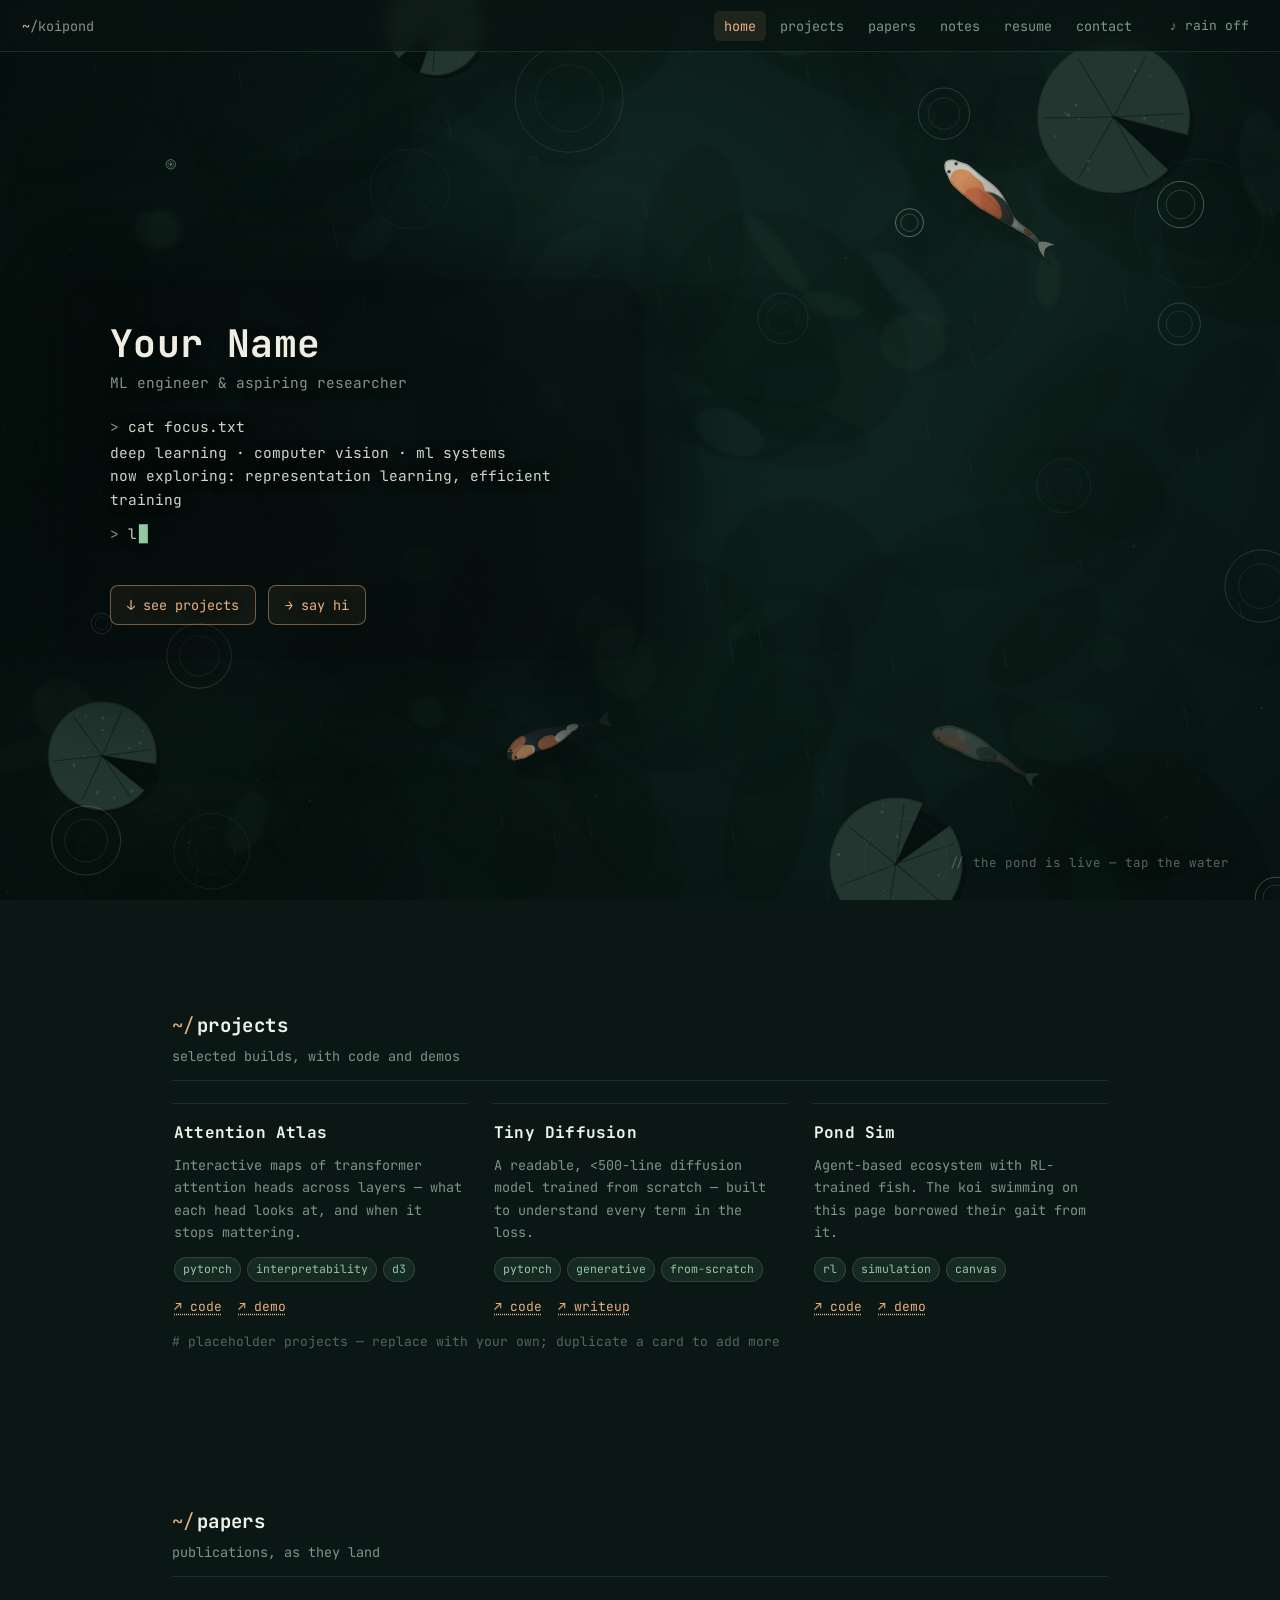
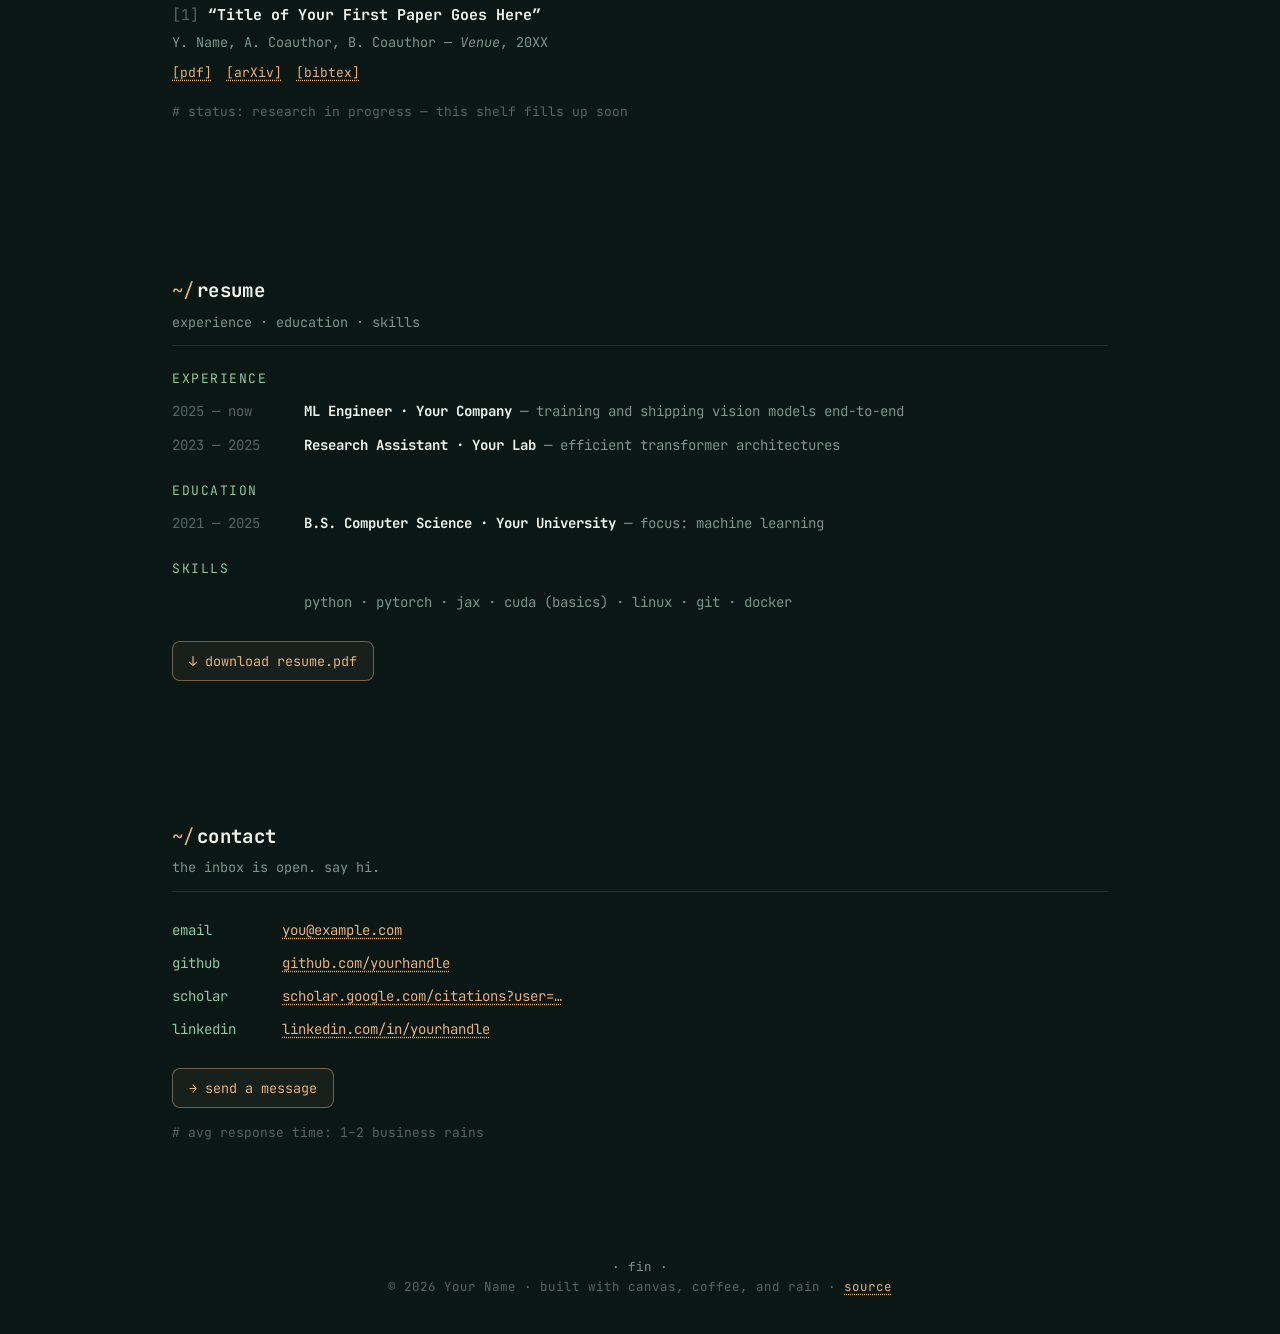
==== index.html @ fb893b4d "AI'd pages" ====
<!DOCTYPE html>
<html lang="en">
<head>
<!--
  ─────────────────────────────────────────────────────────────
  koi pond portfolio · single-file site (HTML + CSS + JS)

  EDIT MAP — search for the word "EDIT" to find every spot:
    1. <title> + meta description (just below)
    2. Hero terminal text  → HERO_STEPS array near the top of home.js
       (also mirrored in the <noscript> block for no-JS visitors)
    3. Projects            → duplicate any <article class="card panel">
    4. Papers              → the .paper block
    5. Resume              → the #resume panel + drop a resume.pdf
       next to this file so the download button works
    6. Contact             → the #contact links
    7. Notes / blog        → blog.html (duplicate an <article class="post">)
    8. Pond settings       → CONFIG at the top of home.js
       (fish count 2–4, rain amount, etc.)

  FILES:  home   → index.html + home.css + home.js
          notes  → blog.html + notes.css + notes.js

  DEPLOY: push all six files together to a GitHub repo,
  then Settings → Pages → deploy from branch. Done.
  ─────────────────────────────────────────────────────────────
-->
<meta charset="utf-8">
<meta name="viewport" content="width=device-width, initial-scale=1">
<!-- EDIT: your name + a one-line description -->
<title>your name — ml research &amp; engineering</title>
<meta name="description" content="Portfolio of an ML engineer & researcher — projects, papers, resume.">
<meta name="theme-color" content="#0a1715">
<meta property="og:title" content="your name — ml research & engineering">
<meta property="og:description" content="Projects, papers, and a very calm koi pond.">
<meta property="og:type" content="website">
<!-- EDIT: set to your live URL; for rich link previews also add an og:image
     (a 1200x630 screenshot of the pond works beautifully) -->
<meta property="og:url" content="https://yourhandle.github.io/">
<meta name="twitter:card" content="summary">
<link rel="icon" href='data:image/svg+xml,<svg xmlns="http://www.w3.org/2000/svg" viewBox="0 0 100 100"><circle cx="50" cy="50" r="44" fill="%230d211d"/><circle cx="50" cy="50" r="33" fill="%23e07a4f"/><path d="M28 56 Q46 30 72 40 Q62 62 32 64 Z" fill="%23f2efe6"/><circle cx="40" cy="46" r="8" fill="%2326282c"/></svg>'>
<link rel="preconnect" href="https://fonts.googleapis.com">
<link rel="preconnect" href="https://fonts.gstatic.com" crossorigin>
<link href="https://fonts.googleapis.com/css2?family=JetBrains+Mono:ital,wght@0,400;0,500;0,700;1,400&display=swap" rel="stylesheet">
<link rel="stylesheet" href="home.css">
</head>
<body>

<canvas id="pond" aria-hidden="true"></canvas>
<div id="dim" aria-hidden="true"></div>

<nav aria-label="site">
  <a class="brand" href="#home"><span class="h">~</span>/koipond</a>
  <div class="navlinks">
    <a class="navlink active" href="#home">home</a>
    <a class="navlink" href="#projects">projects</a>
    <a class="navlink" href="#papers">papers</a>
    <a class="navlink" href="blog.html">notes</a>
    <a class="navlink" href="#resume">resume</a>
    <a class="navlink" href="#contact">contact</a>
  </div>
  <button id="rainBtn" class="rainbtn" aria-pressed="false" title="toggle rain sound">♪ rain off</button>
</nav>

<main>

  <!-- ════════ HOME ════════ -->
  <section id="home" class="hero">
    <div class="hero-card">
      <div class="hero-id">
        <!-- EDIT (optional): drop a square me.jpg next to index.html —
             this image removes itself if the file is missing -->
        <img class="avatar" src="me.jpg" alt="" width="84" height="84" onerror="this.remove()">
        <div>
          <!-- EDIT: your name + one-line role — the first thing visitors read -->
          <h1 class="hero-name">Your Name</h1>
          <p class="hero-tag">ML engineer &amp; aspiring researcher</p>
        </div>
      </div>
      <div class="term" id="heroTerm">
        <noscript>
          <!-- EDIT: static fallback shown if JS is off — keep in sync with HERO_STEPS -->
          <div class="prompt-line"><span class="d">&gt;</span> cat focus.txt</div>
          <div class="out">deep learning · computer vision · ml systems<br>now exploring: representation learning, efficient training</div>
          <div class="prompt-line"><span class="d">&gt;</span> ls</div>
          <div class="out"><a class="dir" href="#projects">projects/</a> <a class="dir" href="#papers">papers/</a> <a class="dir" href="blog.html">notes/</a> <a class="file" href="#resume">resume.txt</a> <a class="exec" href="#contact">contact.sh*</a></div>
        </noscript>
      </div>
      <div class="hero-cta">
        <a class="btn" href="#projects">↓ see projects</a>
        <a class="btn" href="#contact">→ say hi</a>
      </div>
    </div>
    <div class="hero-hint">// the pond is live — tap the water</div>
  </section>

  <!-- ════════ PROJECTS ════════ -->
  <section id="projects" class="sec">
    <header class="sec-head">
      <h2><span class="tilde">~/</span>projects</h2>
      <p class="sub">selected builds, with code and demos</p>
    </header>
    <div class="grid">

      <!-- EDIT: one card per project — duplicate this whole <article> block.
           Swap the title, description, tags, and the two links. -->
      <article class="card panel">
        <div class="panel-body">
          <h3>Attention Atlas</h3>
          <p>Interactive maps of transformer attention heads across layers — what each head looks at, and when it stops mattering.</p>
          <div class="tags"><span>pytorch</span><span>interpretability</span><span>d3</span></div>
          <div class="links"><a href="#" >↗ code</a><a href="#">↗ demo</a></div>
        </div>
      </article>

      <article class="card panel">
        <div class="panel-body">
          <h3>Tiny Diffusion</h3>
          <p>A readable, &lt;500-line diffusion model trained from scratch — built to understand every term in the loss.</p>
          <div class="tags"><span>pytorch</span><span>generative</span><span>from-scratch</span></div>
          <div class="links"><a href="#">↗ code</a><a href="#">↗ writeup</a></div>
        </div>
      </article>

      <article class="card panel">
        <div class="panel-body">
          <h3>Pond Sim</h3>
          <p>Agent-based ecosystem with RL-trained fish. The koi swimming on this page borrowed their gait from it.</p>
          <div class="tags"><span>rl</span><span>simulation</span><span>canvas</span></div>
          <div class="links"><a href="#">↗ code</a><a href="#">↗ demo</a></div>
        </div>
      </article>

    </div>
    <p class="note"># placeholder projects — replace with your own; duplicate a card to add more</p>
  </section>

  <!-- ════════ PAPERS ════════ -->
  <section id="papers" class="sec">
    <header class="sec-head">
      <h2><span class="tilde">~/</span>papers</h2>
      <p class="sub">publications, as they land</p>
    </header>
    <div class="panel">
      <div class="panel-body">
        <!-- EDIT: real papers go here, one .paper block each -->
        <div class="paper">
          <span class="idx">[1]</span> <span class="ptitle">“Title of Your First Paper Goes Here”</span>
          <div class="pmeta">Y. Name, A. Coauthor, B. Coauthor — <em>Venue</em>, 20XX</div>
          <div class="plinks"><a href="#">[pdf]</a><a href="#">[arXiv]</a><a href="#">[bibtex]</a></div>
        </div>
        <p class="note"># status: research in progress — this shelf fills up soon</p>
      </div>
    </div>
  </section>

  <!-- ════════ RESUME ════════ -->
  <section id="resume" class="sec">
    <header class="sec-head">
      <h2><span class="tilde">~/</span>resume</h2>
      <p class="sub">experience · education · skills</p>
    </header>
    <div class="panel">
      <div class="panel-body">
        <!-- EDIT: your actual experience / education / skills -->
        <div class="r-h">EXPERIENCE</div>
        <div class="r-row"><span class="when">2025 — now</span><span class="what"><b>ML Engineer · Your Company</b> — training and shipping vision models end-to-end</span></div>
        <div class="r-row"><span class="when">2023 — 2025</span><span class="what"><b>Research Assistant · Your Lab</b> — efficient transformer architectures</span></div>
        <div class="r-h">EDUCATION</div>
        <div class="r-row"><span class="when">2021 — 2025</span><span class="what"><b>B.S. Computer Science · Your University</b> — focus: machine learning</span></div>
        <div class="r-h">SKILLS</div>
        <div class="r-row"><span class="when">&nbsp;</span><span class="what">python · pytorch · jax · cuda (basics) · linux · git · docker</span></div>
        <div class="btnrow">
          <!-- EDIT: drop a resume.pdf next to index.html and this just works -->
          <a class="btn" href="resume.pdf" download>↓ download resume.pdf</a>
        </div>
      </div>
    </div>
  </section>

  <!-- ════════ CONTACT ════════ -->
  <section id="contact" class="sec">
    <header class="sec-head">
      <h2><span class="tilde">~/</span>contact</h2>
      <p class="sub">the inbox is open. say hi.</p>
    </header>
    <div class="panel">
      <div class="panel-body">
        <!-- EDIT: your real handles -->
        <div class="c-row"><span class="k">email</span><span><a href="mailto:you@example.com">you@example.com</a></span></div>
        <div class="c-row"><span class="k">github</span><span><a href="https://github.com/yourhandle" rel="me">github.com/yourhandle</a></span></div>
        <div class="c-row"><span class="k">scholar</span><span><a href="#">scholar.google.com/citations?user=…</a></span></div>
        <div class="c-row"><span class="k">linkedin</span><span><a href="#">linkedin.com/in/yourhandle</a></span></div>
        <div class="btnrow">
          <a class="btn" href="mailto:you@example.com?subject=hello%20from%20the%20pond">→ send a message</a>
        </div>
        <p class="note"># avg response time: 1–2 business rains</p>
      </div>
    </div>
  </section>

</main>

<footer>
  <span class="x">· fin ·</span><br>
  © 2026 Your Name · built with canvas, coffee, and rain · <a href="#">source</a><!-- EDIT: link your repo -->
</footer>

<script src="home.js"></script>
</body>
</html>
---- home.css ----
/* ── tokens ─────────────────────────────────────────────── */
:root{
  --bg:        #0a1715;   /* deep pond night */
  --bg2:       #0c1d1a;
  --ink:       #c9d8c7;   /* soft sage text */
  --dim:       #7e9489;
  --faint:     #54675e;   /* comments */
  --amber:     #e8b07e;   /* warm lamp / paths */
  --orange:    #e07a4f;   /* koi orange */
  --green:     #92c8a2;   /* prompt user */
  --panel:     rgba(10,23,20,.78);
  --line:      rgba(151,200,176,.14);
  --mono: "JetBrains Mono", ui-monospace, SFMono-Regular, Menlo, Consolas,
          "Liberation Mono", monospace;
}
*{ box-sizing:border-box }
html{ scrollbar-color:#23433a var(--bg); }
@media (prefers-reduced-motion: no-preference){
  html{ scroll-behavior:smooth }
}
body{
  margin:0;
  background:var(--bg);
  color:var(--ink);
  font-family:var(--mono);
  font-size:15px;
  line-height:1.65;
  -webkit-font-smoothing:antialiased;
  overflow-x:hidden;
}
::selection{ background:rgba(232,176,126,.28); color:#fff }
a{ color:var(--amber); text-decoration:underline; text-decoration-style:dotted;
   text-underline-offset:3px; border-radius:2px }
a:hover{ color:#f3c89a; background:rgba(232,176,126,.08) }
:focus-visible{ outline:1px dashed var(--amber); outline-offset:3px }
::-webkit-scrollbar{ width:10px }
::-webkit-scrollbar-track{ background:var(--bg) }
::-webkit-scrollbar-thumb{ background:#1d3b33; border-radius:6px; border:2px solid var(--bg) }

/* film grain — barely there */
body::after{
  content:""; position:fixed; inset:0; z-index:60; pointer-events:none;
  opacity:.05; mix-blend-mode:overlay;
  background-image:url('data:image/svg+xml,<svg xmlns="http://www.w3.org/2000/svg" width="120" height="120"><filter id="n"><feTurbulence type="fractalNoise" baseFrequency="0.9" numOctaves="2"/></filter><rect width="120" height="120" filter="url(%23n)" opacity="0.55"/></svg>');
}

/* ── pond layers ────────────────────────────────────────── */
#pond{
  position:fixed; inset:0; z-index:0; display:block;
  transition:filter .8s ease;
}
.deep #pond{ filter:blur(2.2px) saturate(.82) brightness(.8) }
#dim{
  position:fixed; inset:0; z-index:1; pointer-events:none;
  background:#06110f; opacity:0;
}

/* ── nav ────────────────────────────────────────────────── */
nav{
  position:fixed; top:0; left:0; right:0; z-index:50;
  display:flex; align-items:center; gap:18px;
  padding:10px 22px;
  background:rgba(8,18,16,.72);
  backdrop-filter:blur(8px); -webkit-backdrop-filter:blur(8px);
  border-bottom:1px solid var(--line);
  font-size:13.5px;
  overflow-x:auto; scrollbar-width:none;
}
nav::-webkit-scrollbar{ display:none }
.brand{ color:var(--dim); text-decoration:none; white-space:nowrap }
.brand:hover{ background:none; color:var(--ink) }
.brand .u{ color:var(--green) } .brand .h{ color:var(--amber) }
.navlinks{ display:flex; gap:4px; margin-left:auto }
.navlink{
  color:var(--dim); text-decoration:none; padding:4px 10px;
  border-radius:6px; white-space:nowrap;
}
.navlink:hover{ color:var(--ink); background:rgba(151,200,176,.08) }
.navlink.active{ color:var(--amber); background:rgba(232,176,126,.1) }
.rainbtn{
  font:inherit; font-size:13px; color:var(--dim);
  background:none; border:1px solid transparent; border-radius:6px;
  padding:4px 8px; cursor:pointer; white-space:nowrap;
}
.rainbtn:hover{ color:var(--ink); border-color:var(--line) }
.rainbtn[aria-pressed="true"]{ color:var(--green) }

/* ── layout ─────────────────────────────────────────────── */
main{ position:relative; z-index:2 }
.sec{
  max-width:980px; margin:0 auto;
  padding:110px 22px 30px;
  scroll-margin-top:54px;
}
.sec-head{ margin:0 0 22px; padding-bottom:12px; border-bottom:1px solid var(--line) }
.sec-head h2{
  margin:0; font-size:19px; font-weight:700; letter-spacing:.4px;
  color:#eef2e9;
}
.sec-head h2 .tilde{ color:var(--amber); font-weight:400; margin-right:2px }
.sec-head .sub{ margin:4px 0 0; color:var(--dim); font-size:13.5px }
.note{ color:var(--faint); font-size:13px; margin-top:14px }

/* ── no cards — type sits directly on the water ─────────── */
.panel{ position:relative }
.panel-body{ padding:0 }

/* hero */
.hero{
  min-height:100svh;
  display:grid;
  grid-template-columns:minmax(0,580px) 1fr;
  align-items:center;
  gap:40px;
  padding:90px 5vw 50px;
  position:relative;
}
.hero-card{
  width:100%;
  padding:42px 46px 36px;
  border-radius:34px;
  background:rgba(4,10,9,.58);
  box-shadow:0 0 70px 36px rgba(4,10,9,.52);
  text-shadow:0 1px 12px rgba(2,8,7,.5);
}
.hero-id{ display:flex; align-items:center; gap:16px; margin:0 0 20px }
.avatar{
  width:84px; height:84px; border-radius:50%; object-fit:cover;
  border:1px solid var(--line);
  box-shadow:0 6px 24px rgba(0,0,0,.35);
  filter:saturate(.88) brightness(.96);
  flex:none;
}
.hero-name{
  margin:0 0 4px; font-size:clamp(26px, 4vw, 38px); font-weight:700;
  color:#f0ede2; letter-spacing:.4px; line-height:1.2;
}
.hero-tag{ margin:0; color:var(--dim); font-size:14.5px }
.hero-cta{ margin-top:20px; display:flex; gap:12px; flex-wrap:wrap }
.term{ font-size:14.5px; min-height:150px }
.prompt-line{ margin:10px 0 2px; word-break:break-word }
.prompt-line .u{ color:var(--green) }
.prompt-line .h{ color:var(--green) }
.prompt-line .p{ color:var(--amber) }
.prompt-line .d{ color:var(--green) }
.prompt-line .d{ color:var(--dim) }
.out{ color:var(--ink); margin:2px 0 6px; word-break:break-word }
.out .name{ color:#f0e8d8; font-weight:700 }
.out a{ margin-right:14px }
.out .dir{ color:var(--amber) }
.out .file{ color:var(--ink) }
.out .exec{ color:var(--green) }
.cursor::after{
  content:"█"; color:var(--green); margin-left:2px;
  animation:blink 1.1s steps(1) infinite;
}
@keyframes blink{ 50%{ opacity:0 } }
@media (prefers-reduced-motion: reduce){ .cursor::after{ animation:none } }
.hero-hint{
  position:absolute; right:4vw; bottom:26px;
  color:var(--faint); font-size:12.5px;
  text-shadow:0 1px 8px rgba(0,0,0,.6);
}

/* projects */
.grid{
  display:grid; gap:26px 24px;
  grid-template-columns:repeat(auto-fit, minmax(260px, 1fr));
}
.card{ border-top:1px solid var(--line); transition:transform .25s ease, border-color .25s ease }
.card:hover{ transform:translateY(-3px); border-color:rgba(232,176,126,.45) }
.card .panel-body{ padding:16px 2px 0 }
.card h3{
  margin:0 0 8px; font-size:16px; font-weight:700; color:#eef2e9;
  letter-spacing:.2px;
}
.card p{ margin:0 0 14px; color:var(--dim); font-size:13.5px }
.tags{ display:flex; flex-wrap:wrap; gap:6px; margin-bottom:14px }
.tags span{
  font-size:11.5px; color:var(--green);
  background:rgba(146,200,162,.1);
  border:1px solid rgba(146,200,162,.18);
  padding:2px 8px; border-radius:99px;
}
.links{ font-size:13px; display:flex; gap:16px }

/* papers */
.paper{ padding:4px 0 }
.paper .idx{ color:var(--faint) }
.ptitle{ color:#eef2e9; font-weight:700 }
.pmeta{ color:var(--dim); font-size:13.5px; margin:4px 0 8px }
.plinks{ font-size:13px; display:flex; gap:14px; flex-wrap:wrap }

/* resume */
.r-h{ color:var(--green); margin:18px 0 6px; font-size:13px; letter-spacing:1.5px }
.r-h:first-child{ margin-top:0 }
.r-row{ display:grid; grid-template-columns:118px 1fr; gap:14px; padding:5px 0;
        font-size:14px }
.r-row .when{ color:var(--faint) }
.r-row .what b{ color:#eef2e9; font-weight:700 }
.r-row .what{ color:var(--dim) }
.btnrow{ margin-top:22px; display:flex; gap:14px; flex-wrap:wrap }
.btn{
  display:inline-block; font-size:13.5px; text-decoration:none;
  color:var(--amber); border:1px solid rgba(232,176,126,.45);
  padding:8px 16px; border-radius:8px; background:rgba(232,176,126,.06);
  transition:background .2s ease, transform .2s ease;
}
.btn:hover{ background:rgba(232,176,126,.16); transform:translateY(-1px) }

/* contact */
.c-row{ display:grid; grid-template-columns:96px 1fr; gap:14px; padding:5px 0;
        font-size:14px }
.c-row .k{ color:var(--green) }

footer{
  position:relative; z-index:2;
  text-align:center; color:var(--faint); font-size:12.5px;
  padding:70px 20px 36px;
}
footer .x{ color:var(--dim) }

/* ── responsive ─────────────────────────────────────────── */
@media (max-width:880px){
  .hero{ grid-template-columns:1fr; align-content:center; gap:0 }
  .hero-hint{ display:none }
  .sec{ padding-top:92px }
  .hero-card{ padding:34px 24px 30px }
  .r-row,.c-row{ grid-template-columns:1fr; gap:2px }
  .r-row .when{ font-size:12px }
}
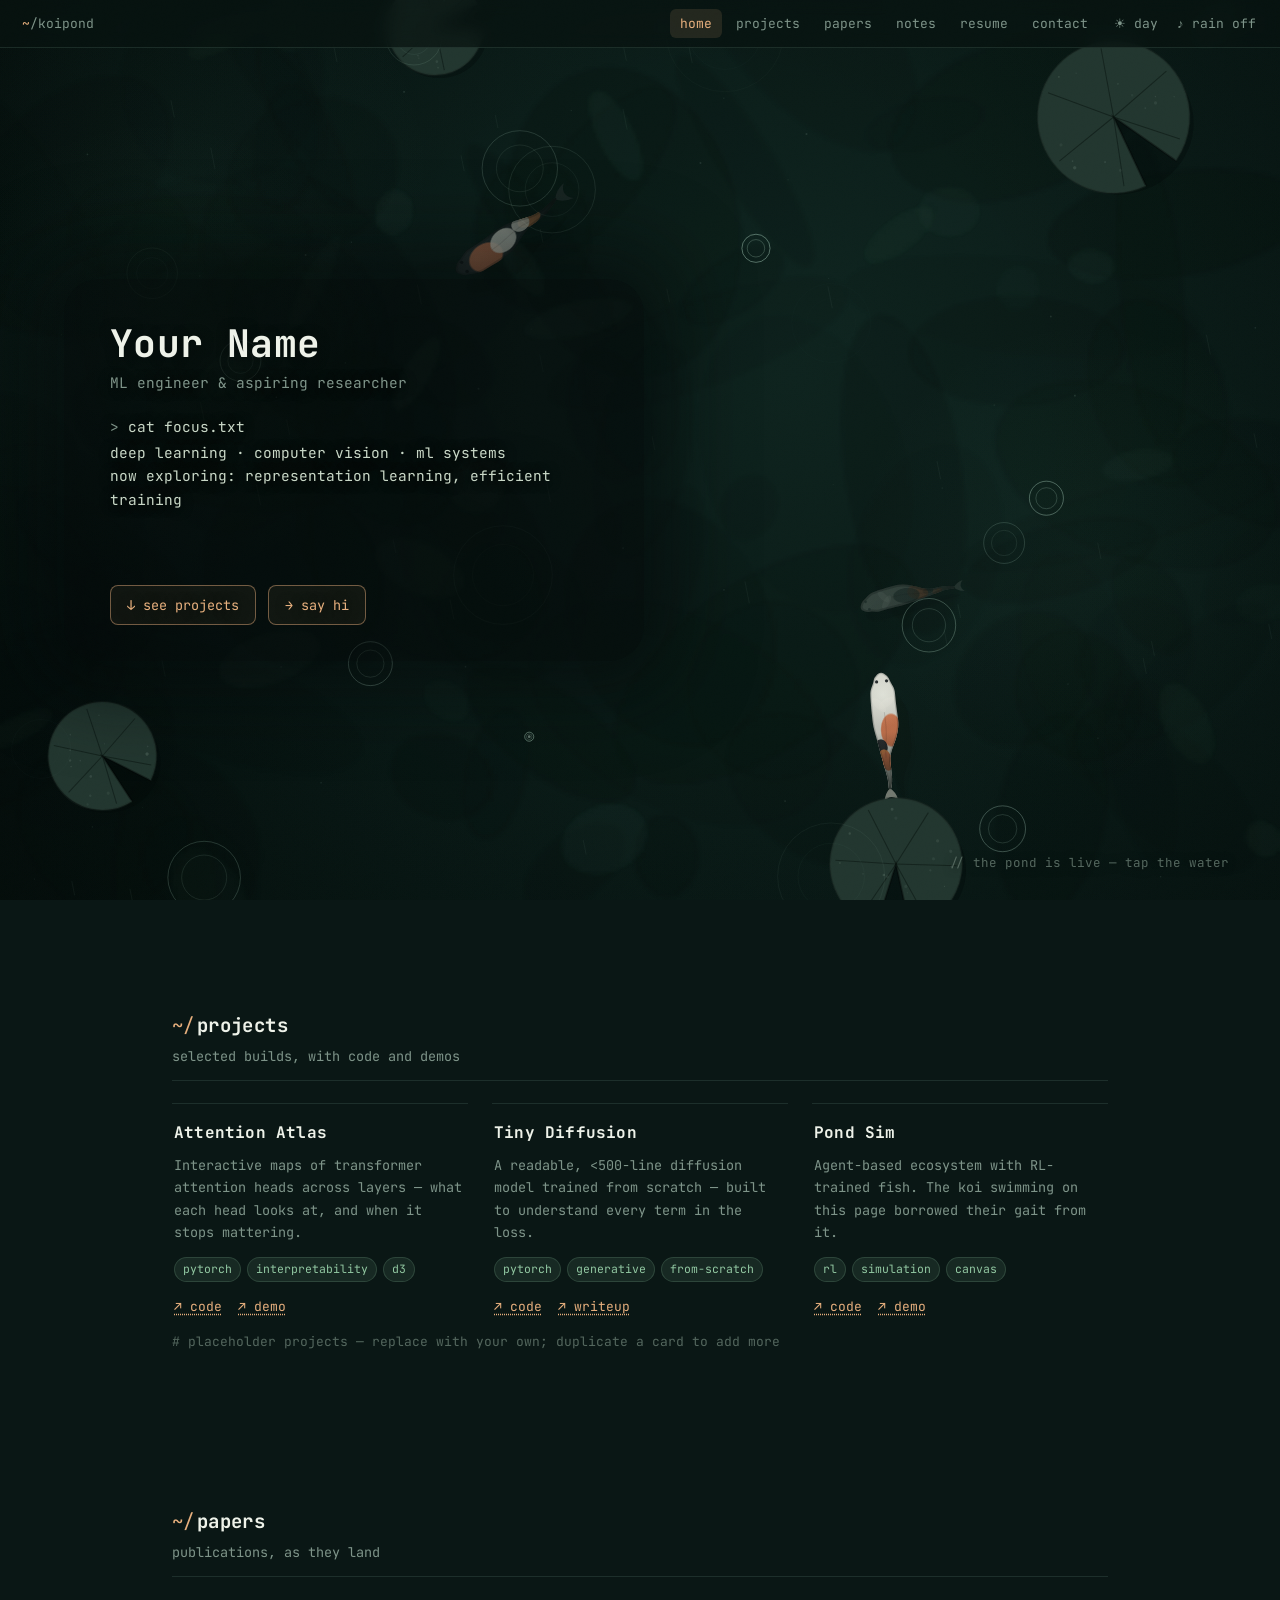
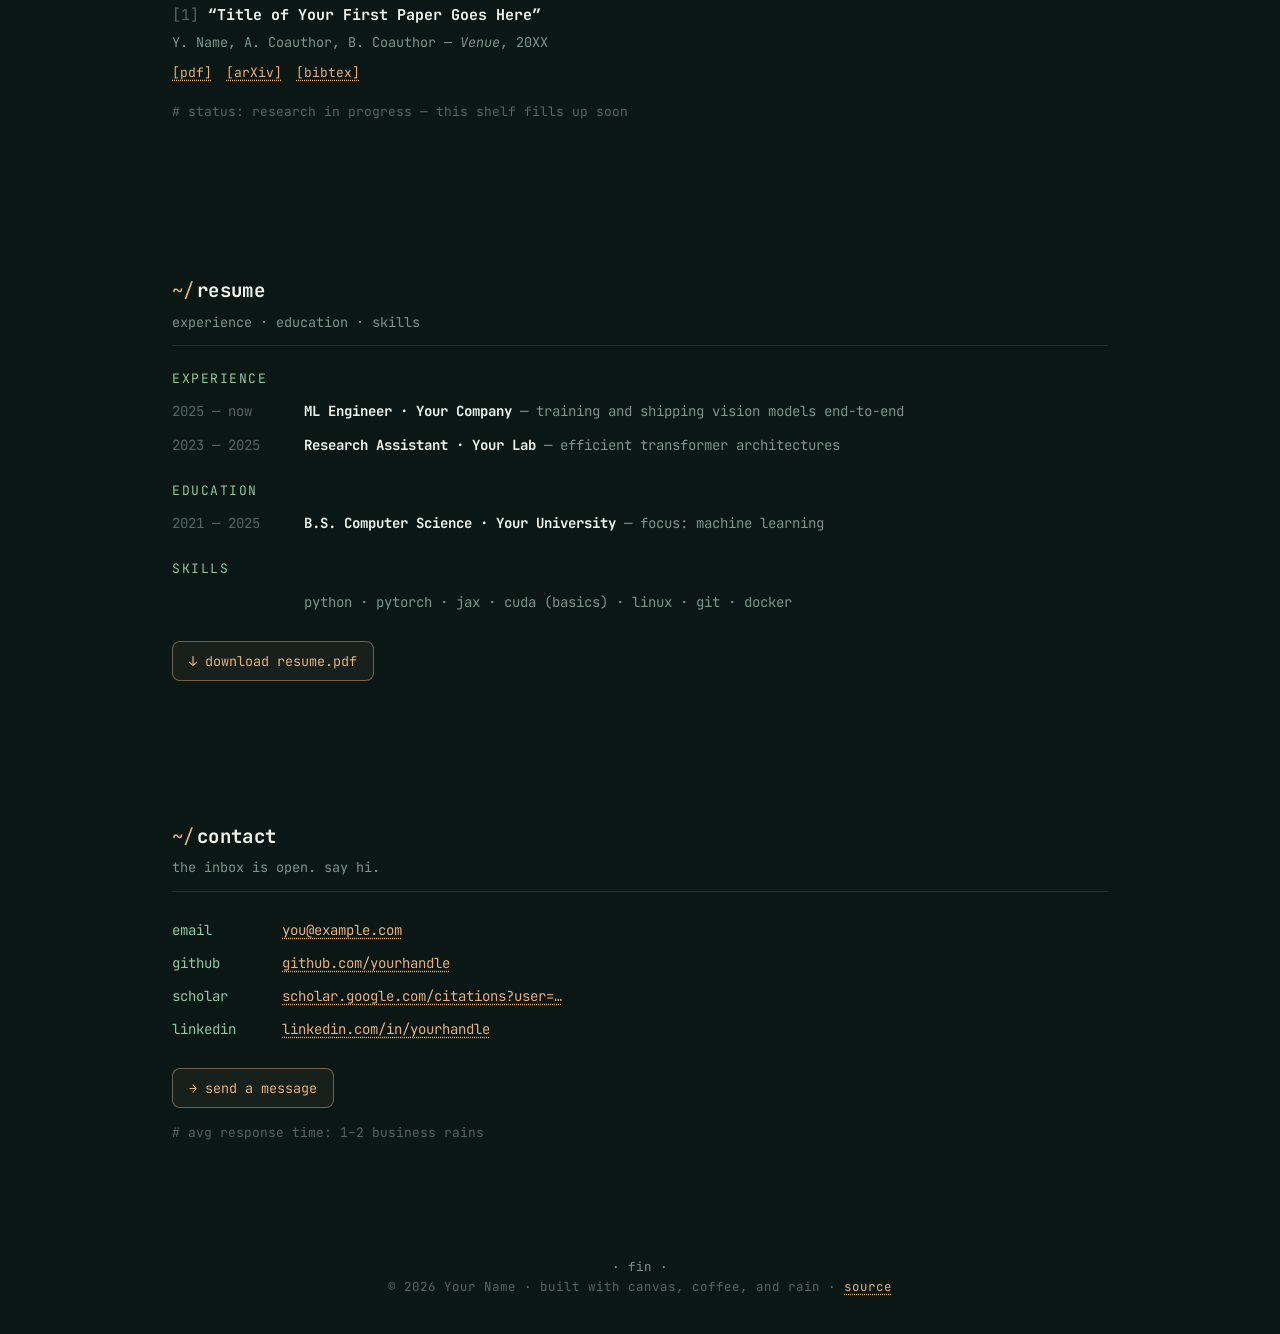
==== commit 75daebe1: "updated webpages" ====
--- a/index.html
+++ b/index.html
@@ -1,5 +1,5 @@
 <!DOCTYPE html>
-<html lang="en">
+<html lang="en" data-theme="dark">
 <head>
 <!--
   ─────────────────────────────────────────────────────────────
@@ -59,7 +59,8 @@
     <a class="navlink" href="#resume">resume</a>
     <a class="navlink" href="#contact">contact</a>
   </div>
-  <button id="rainBtn" class="rainbtn" aria-pressed="false" title="toggle rain sound">♪ rain off</button>
+  <button id="themeBtn" class="tbtn" aria-pressed="false" title="toggle day / night">☀ day</button>
+  <button id="rainBtn" class="tbtn" aria-pressed="false" title="toggle rain sound">♪ rain off</button>
 </nav>
 
 <main>
--- a/home.css
+++ b/home.css
@@ -1,5 +1,5 @@
 /* ── tokens ─────────────────────────────────────────────── */
-:root{
+:root, html[data-theme="dark"]{
   --bg:        #0a1715;   /* deep pond night */
   --bg2:       #0c1d1a;
   --ink:       #c9d8c7;   /* soft sage text */
@@ -10,8 +10,36 @@
   --green:     #92c8a2;   /* prompt user */
   --panel:     rgba(10,23,20,.78);
   --line:      rgba(151,200,176,.14);
+  --head:      #eef2e9;            /* brightest headings */
+  --veil:      #06110f;            /* scroll dim layer */
+  --navbg:     rgba(8,18,16,.72);  /* toolbar */
+  --pool:      rgba(4,10,9,.58);   /* hero shade pool */
+  --poolhalo:  0 0 70px 36px rgba(4,10,9,.52);
+  --tsh:       0 1px 12px rgba(2,8,7,.5);
+  --acc-rgb:   232,176,126;        /* accent r,g,b for alpha mixes */
+  --linkhover: #f3c89a;
   --mono: "JetBrains Mono", ui-monospace, SFMono-Regular, Menlo, Consolas,
           "Liberation Mono", monospace;
+}
+html[data-theme="light"]{
+  --bg:        #fffefb;   /* the pond on paper */
+  --bg2:       #f6f3ea;
+  --ink:       #23231e;
+  --dim:       #6f6f63;
+  --faint:     #9a9a8c;
+  --amber:     #a3622a;
+  --orange:    #c2532c;
+  --green:     #2f6e4f;
+  --panel:     rgba(255,254,251,.6);
+  --line:      #e7e2d6;
+  --head:      #14140f;
+  --veil:      #fffefb;
+  --navbg:     rgba(255,254,251,.82);
+  --pool:      rgba(255,254,251,.62);
+  --poolhalo:  0 0 70px 36px rgba(255,254,251,.65);
+  --tsh:       0 1px 10px rgba(255,254,251,.7);
+  --acc-rgb:   163,98,42;
+  --linkhover: #7c4615;
 }
 *{ box-sizing:border-box }
 html{ scrollbar-color:#23433a var(--bg); }
@@ -28,10 +56,10 @@
   -webkit-font-smoothing:antialiased;
   overflow-x:hidden;
 }
-::selection{ background:rgba(232,176,126,.28); color:#fff }
+::selection{ background:rgba(var(--acc-rgb),.28); color:#fff }
 a{ color:var(--amber); text-decoration:underline; text-decoration-style:dotted;
    text-underline-offset:3px; border-radius:2px }
-a:hover{ color:#f3c89a; background:rgba(232,176,126,.08) }
+a:hover{ color:var(--linkhover); background:rgba(var(--acc-rgb),.08) }
 :focus-visible{ outline:1px dashed var(--amber); outline-offset:3px }
 ::-webkit-scrollbar{ width:10px }
 ::-webkit-scrollbar-track{ background:var(--bg) }
@@ -52,18 +80,19 @@
 .deep #pond{ filter:blur(2.2px) saturate(.82) brightness(.8) }
 #dim{
   position:fixed; inset:0; z-index:1; pointer-events:none;
-  background:#06110f; opacity:0;
+  background:var(--veil); opacity:0;
 }
 
 /* ── nav ────────────────────────────────────────────────── */
 nav{
   position:fixed; top:0; left:0; right:0; z-index:50;
-  display:flex; align-items:center; gap:18px;
-  padding:10px 22px;
-  background:rgba(8,18,16,.72);
+  display:flex; align-items:center; gap:14px;
+  padding:9px 22px;
+  background:var(--navbg);
   backdrop-filter:blur(8px); -webkit-backdrop-filter:blur(8px);
   border-bottom:1px solid var(--line);
-  font-size:13.5px;
+  font-family:var(--mono);
+  font-size:13px;
   overflow-x:auto; scrollbar-width:none;
 }
 nav::-webkit-scrollbar{ display:none }
@@ -76,14 +105,13 @@
   border-radius:6px; white-space:nowrap;
 }
 .navlink:hover{ color:var(--ink); background:rgba(151,200,176,.08) }
-.navlink.active{ color:var(--amber); background:rgba(232,176,126,.1) }
-.rainbtn{
+.navlink.active{ color:var(--amber); background:rgba(var(--acc-rgb),.12) }
+.tbtn{
   font:inherit; font-size:13px; color:var(--dim);
-  background:none; border:1px solid transparent; border-radius:6px;
-  padding:4px 8px; cursor:pointer; white-space:nowrap;
-}
-.rainbtn:hover{ color:var(--ink); border-color:var(--line) }
-.rainbtn[aria-pressed="true"]{ color:var(--green) }
+  background:none; border:none; padding:0 2px; cursor:pointer; white-space:nowrap;
+}
+.tbtn:hover{ color:var(--orange); text-decoration:underline }
+.tbtn[aria-pressed="true"]{ color:var(--green) }
 
 /* ── layout ─────────────────────────────────────────────── */
 main{ position:relative; z-index:2 }
@@ -95,7 +123,7 @@
 .sec-head{ margin:0 0 22px; padding-bottom:12px; border-bottom:1px solid var(--line) }
 .sec-head h2{
   margin:0; font-size:19px; font-weight:700; letter-spacing:.4px;
-  color:#eef2e9;
+  color:var(--head);
 }
 .sec-head h2 .tilde{ color:var(--amber); font-weight:400; margin-right:2px }
 .sec-head .sub{ margin:4px 0 0; color:var(--dim); font-size:13.5px }
@@ -119,9 +147,9 @@
   width:100%;
   padding:42px 46px 36px;
   border-radius:34px;
-  background:rgba(4,10,9,.58);
-  box-shadow:0 0 70px 36px rgba(4,10,9,.52);
-  text-shadow:0 1px 12px rgba(2,8,7,.5);
+  background:var(--pool);
+  box-shadow:var(--poolhalo);
+  text-shadow:var(--tsh);
 }
 .hero-id{ display:flex; align-items:center; gap:16px; margin:0 0 20px }
 .avatar{
@@ -133,7 +161,7 @@
 }
 .hero-name{
   margin:0 0 4px; font-size:clamp(26px, 4vw, 38px); font-weight:700;
-  color:#f0ede2; letter-spacing:.4px; line-height:1.2;
+  color:var(--head); letter-spacing:.4px; line-height:1.2;
 }
 .hero-tag{ margin:0; color:var(--dim); font-size:14.5px }
 .hero-cta{ margin-top:20px; display:flex; gap:12px; flex-wrap:wrap }
@@ -168,10 +196,10 @@
   grid-template-columns:repeat(auto-fit, minmax(260px, 1fr));
 }
 .card{ border-top:1px solid var(--line); transition:transform .25s ease, border-color .25s ease }
-.card:hover{ transform:translateY(-3px); border-color:rgba(232,176,126,.45) }
+.card:hover{ transform:translateY(-3px); border-color:rgba(var(--acc-rgb),.45) }
 .card .panel-body{ padding:16px 2px 0 }
 .card h3{
-  margin:0 0 8px; font-size:16px; font-weight:700; color:#eef2e9;
+  margin:0 0 8px; font-size:16px; font-weight:700; color:var(--head);
   letter-spacing:.2px;
 }
 .card p{ margin:0 0 14px; color:var(--dim); font-size:13.5px }
@@ -187,7 +215,7 @@
 /* papers */
 .paper{ padding:4px 0 }
 .paper .idx{ color:var(--faint) }
-.ptitle{ color:#eef2e9; font-weight:700 }
+.ptitle{ color:var(--head); font-weight:700 }
 .pmeta{ color:var(--dim); font-size:13.5px; margin:4px 0 8px }
 .plinks{ font-size:13px; display:flex; gap:14px; flex-wrap:wrap }
 
@@ -197,16 +225,16 @@
 .r-row{ display:grid; grid-template-columns:118px 1fr; gap:14px; padding:5px 0;
         font-size:14px }
 .r-row .when{ color:var(--faint) }
-.r-row .what b{ color:#eef2e9; font-weight:700 }
+.r-row .what b{ color:var(--head); font-weight:700 }
 .r-row .what{ color:var(--dim) }
 .btnrow{ margin-top:22px; display:flex; gap:14px; flex-wrap:wrap }
 .btn{
   display:inline-block; font-size:13.5px; text-decoration:none;
-  color:var(--amber); border:1px solid rgba(232,176,126,.45);
-  padding:8px 16px; border-radius:8px; background:rgba(232,176,126,.06);
+  color:var(--amber); border:1px solid rgba(var(--acc-rgb),.45);
+  padding:8px 16px; border-radius:8px; background:rgba(var(--acc-rgb),.06);
   transition:background .2s ease, transform .2s ease;
 }
-.btn:hover{ background:rgba(232,176,126,.16); transform:translateY(-1px) }
+.btn:hover{ background:rgba(var(--acc-rgb),.16); transform:translateY(-1px) }
 
 /* contact */
 .c-row{ display:grid; grid-template-columns:96px 1fr; gap:14px; padding:5px 0;
@@ -229,3 +257,10 @@
   .r-row,.c-row{ grid-template-columns:1fr; gap:2px }
   .r-row .when{ font-size:12px }
 }
+
+/* ── day-mode adjustments ───────────────────────────────── */
+html[data-theme="light"] body::after{ mix-blend-mode:multiply; opacity:.045 }
+html[data-theme="light"] #rainBtn{ display:none }
+html[data-theme="light"].deep #pond{ filter:blur(2.2px) saturate(1) brightness(1.01) }
+html[data-theme="light"]{ scrollbar-color:#cfc9b8 var(--bg) }
+html[data-theme="light"] ::-webkit-scrollbar-thumb{ background:#d8d2c2 }
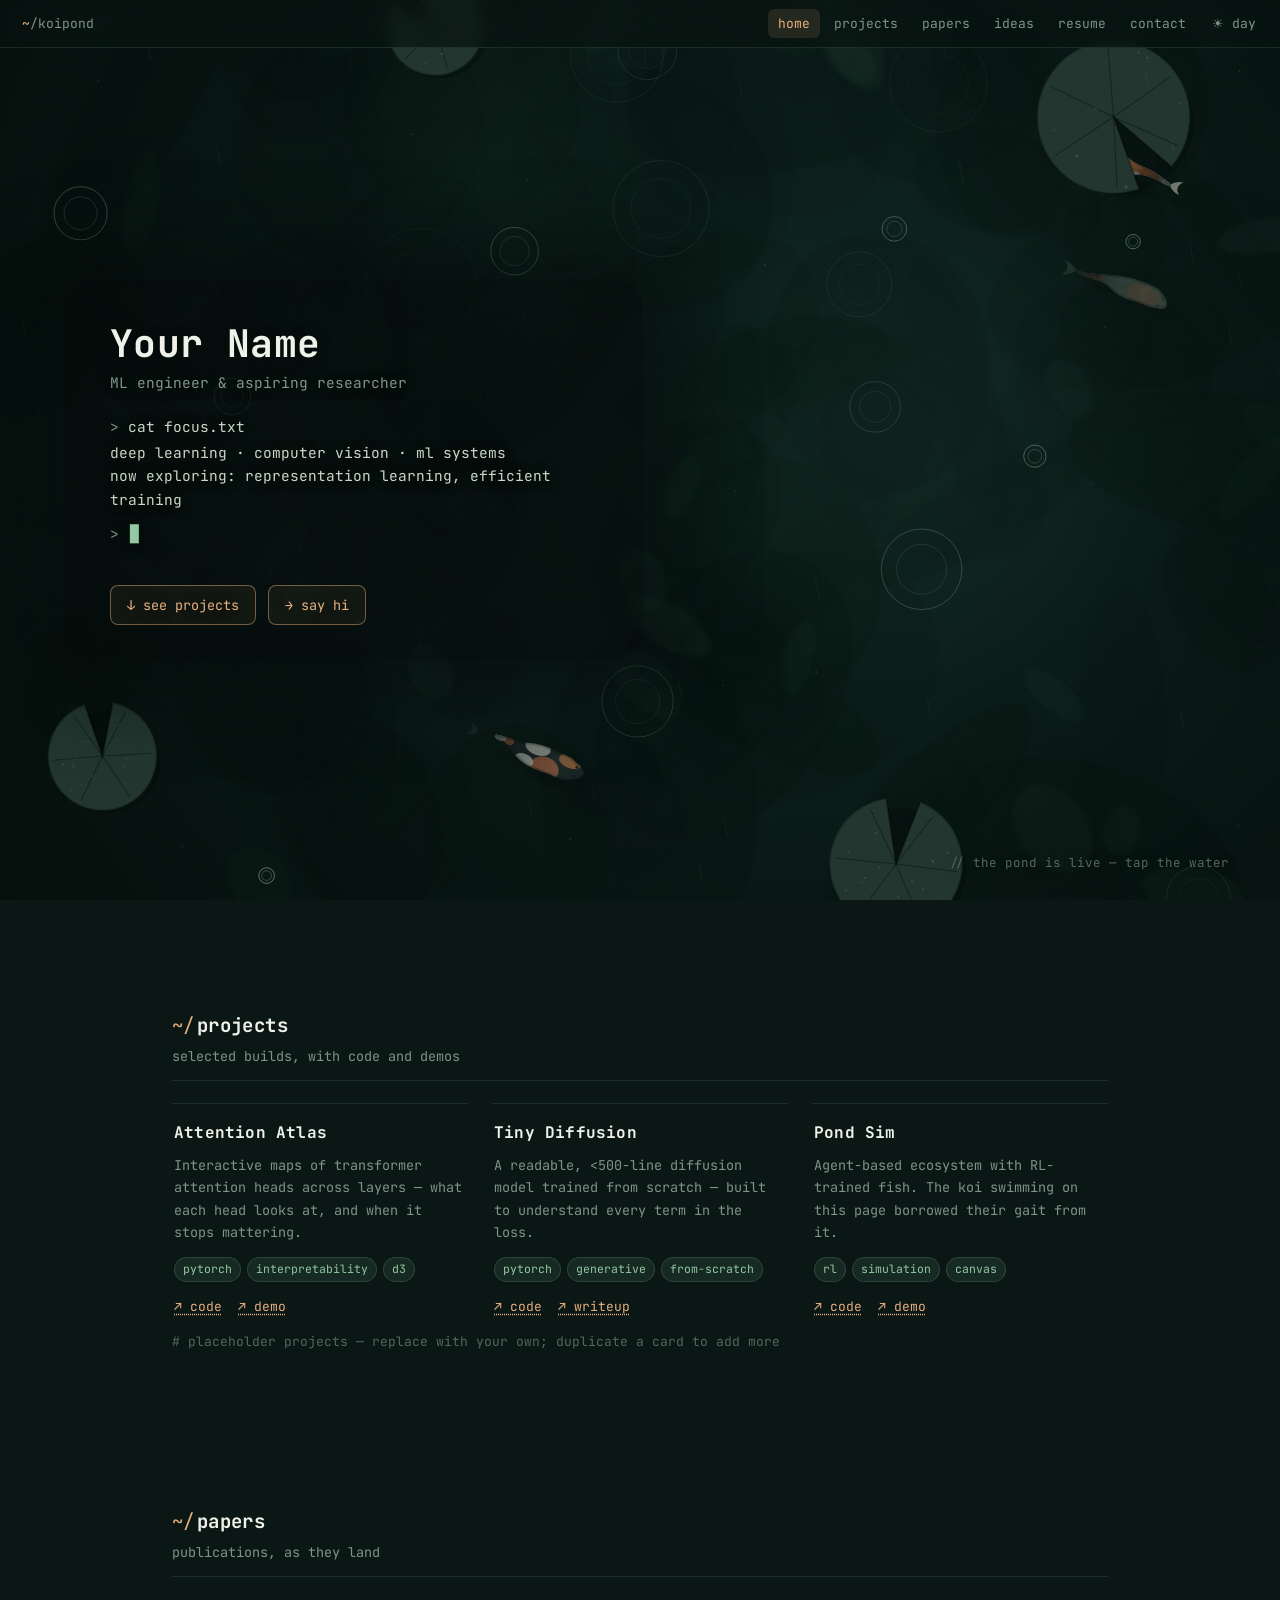
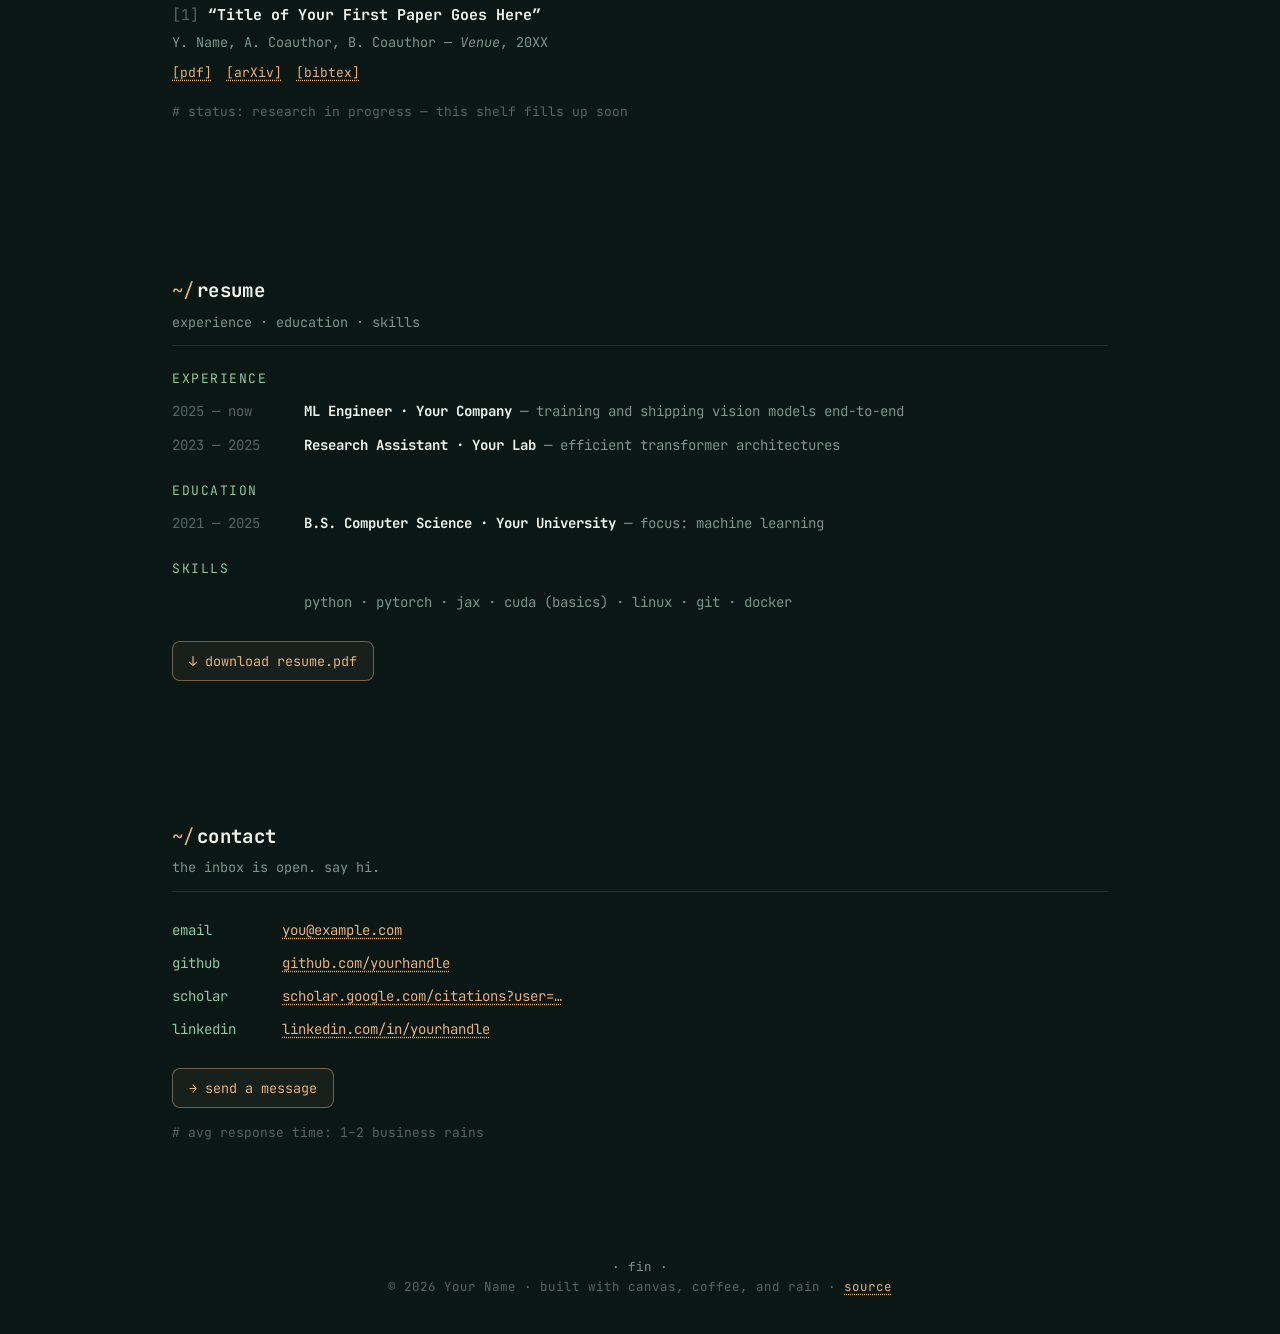
==== commit 79ccc72d: "updated notes" ====
--- a/index.html
+++ b/index.html
@@ -14,12 +14,12 @@
     5. Resume              → the #resume panel + drop a resume.pdf
        next to this file so the download button works
     6. Contact             → the #contact links
-    7. Notes / blog        → blog.html (duplicate an <article class="post">)
+    7. Ideas index         → blog.html (an index of posts/ pages)
     8. Pond settings       → CONFIG at the top of home.js
        (fish count 2–4, rain amount, etc.)
 
   FILES:  home   → index.html + home.css + home.js
-          notes  → blog.html + notes.css + notes.js
+          ideas  → blog.html + notes.css + notes.js
 
   DEPLOY: push all six files together to a GitHub repo,
   then Settings → Pages → deploy from branch. Done.
@@ -55,12 +55,11 @@
     <a class="navlink active" href="#home">home</a>
     <a class="navlink" href="#projects">projects</a>
     <a class="navlink" href="#papers">papers</a>
-    <a class="navlink" href="blog.html">notes</a>
+    <a class="navlink" href="blog.html">ideas</a>
     <a class="navlink" href="#resume">resume</a>
     <a class="navlink" href="#contact">contact</a>
   </div>
   <button id="themeBtn" class="tbtn" aria-pressed="false" title="toggle day / night">☀ day</button>
-  <button id="rainBtn" class="tbtn" aria-pressed="false" title="toggle rain sound">♪ rain off</button>
 </nav>
 
 <main>
@@ -84,7 +83,7 @@
           <div class="prompt-line"><span class="d">&gt;</span> cat focus.txt</div>
           <div class="out">deep learning · computer vision · ml systems<br>now exploring: representation learning, efficient training</div>
           <div class="prompt-line"><span class="d">&gt;</span> ls</div>
-          <div class="out"><a class="dir" href="#projects">projects/</a> <a class="dir" href="#papers">papers/</a> <a class="dir" href="blog.html">notes/</a> <a class="file" href="#resume">resume.txt</a> <a class="exec" href="#contact">contact.sh*</a></div>
+          <div class="out"><a class="dir" href="#projects">projects/</a> <a class="dir" href="#papers">papers/</a> <a class="dir" href="blog.html">ideas/</a> <a class="file" href="#resume">resume.txt</a> <a class="exec" href="#contact">contact.sh*</a></div>
         </noscript>
       </div>
       <div class="hero-cta">
--- a/home.css
+++ b/home.css
@@ -260,7 +260,6 @@
 
 /* ── day-mode adjustments ───────────────────────────────── */
 html[data-theme="light"] body::after{ mix-blend-mode:multiply; opacity:.045 }
-html[data-theme="light"] #rainBtn{ display:none }
 html[data-theme="light"].deep #pond{ filter:blur(2.2px) saturate(1) brightness(1.01) }
 html[data-theme="light"]{ scrollbar-color:#cfc9b8 var(--bg) }
 html[data-theme="light"] ::-webkit-scrollbar-thumb{ background:#d8d2c2 }
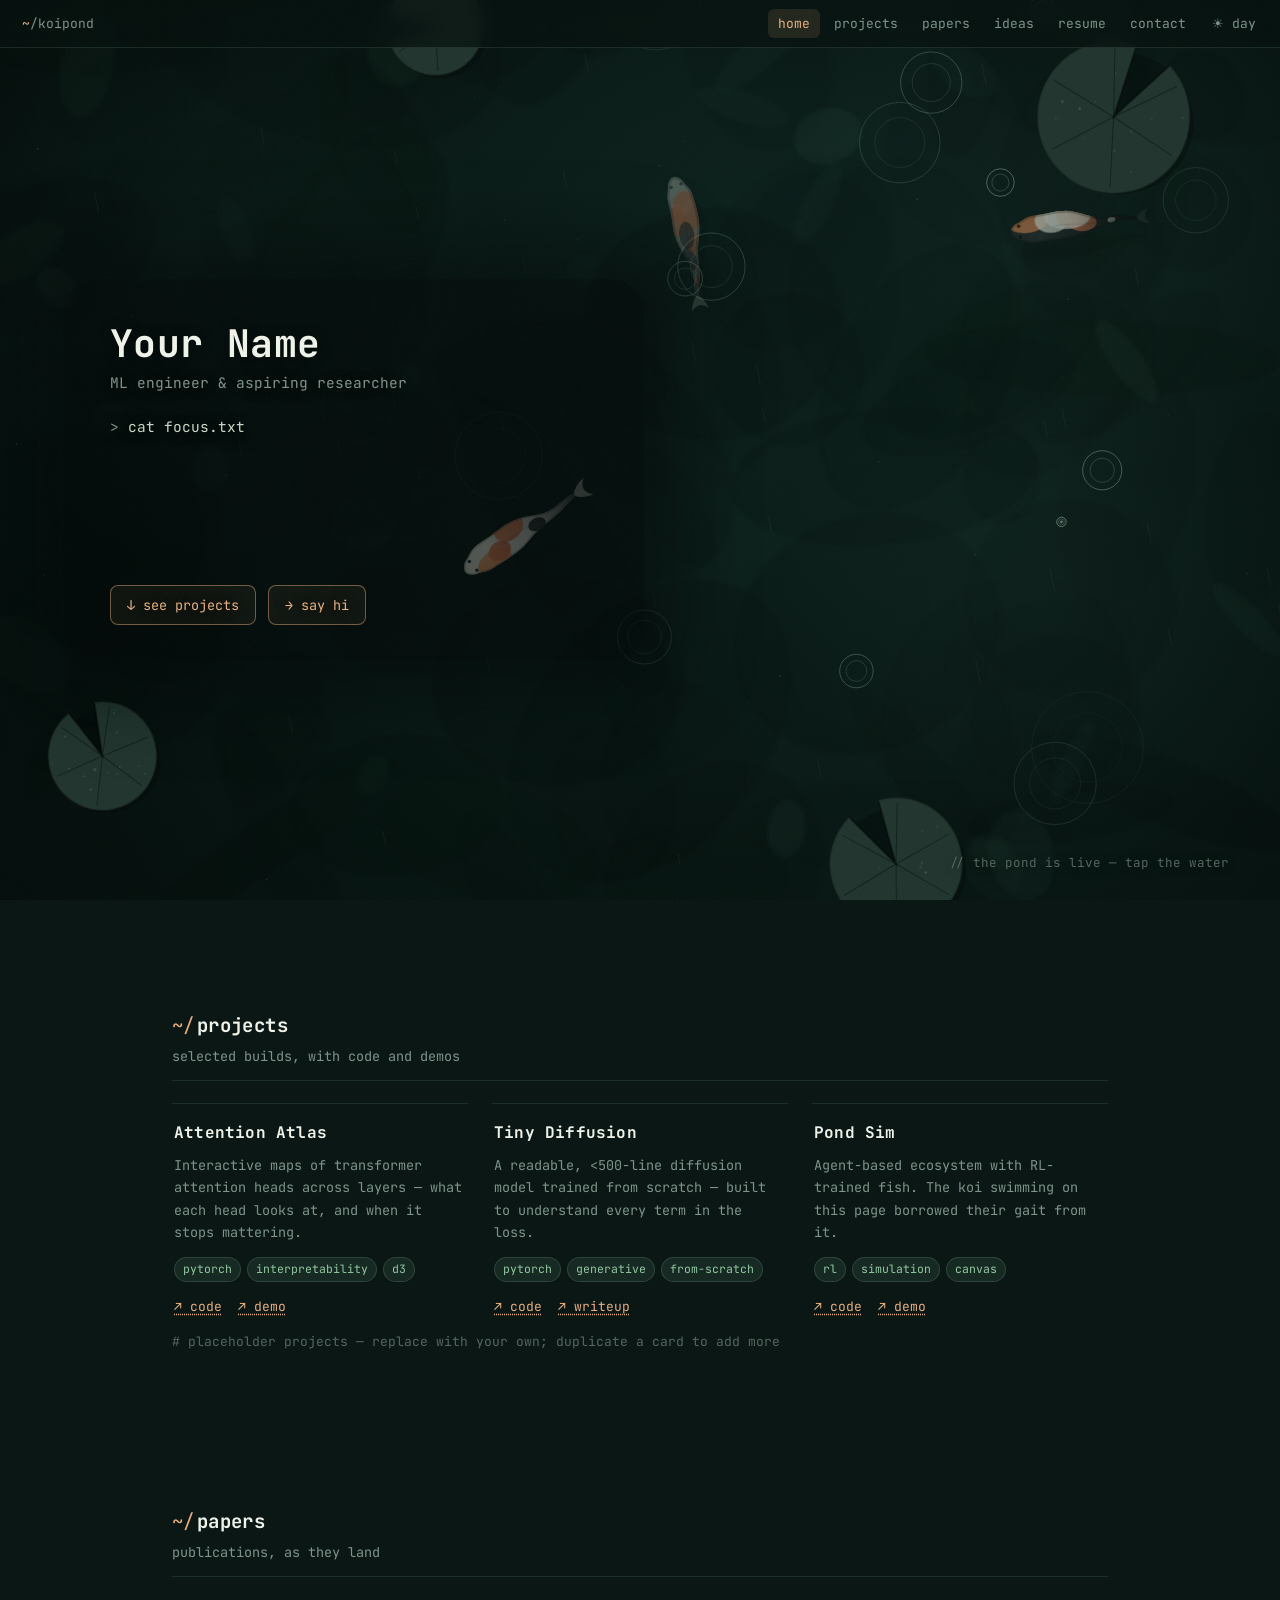
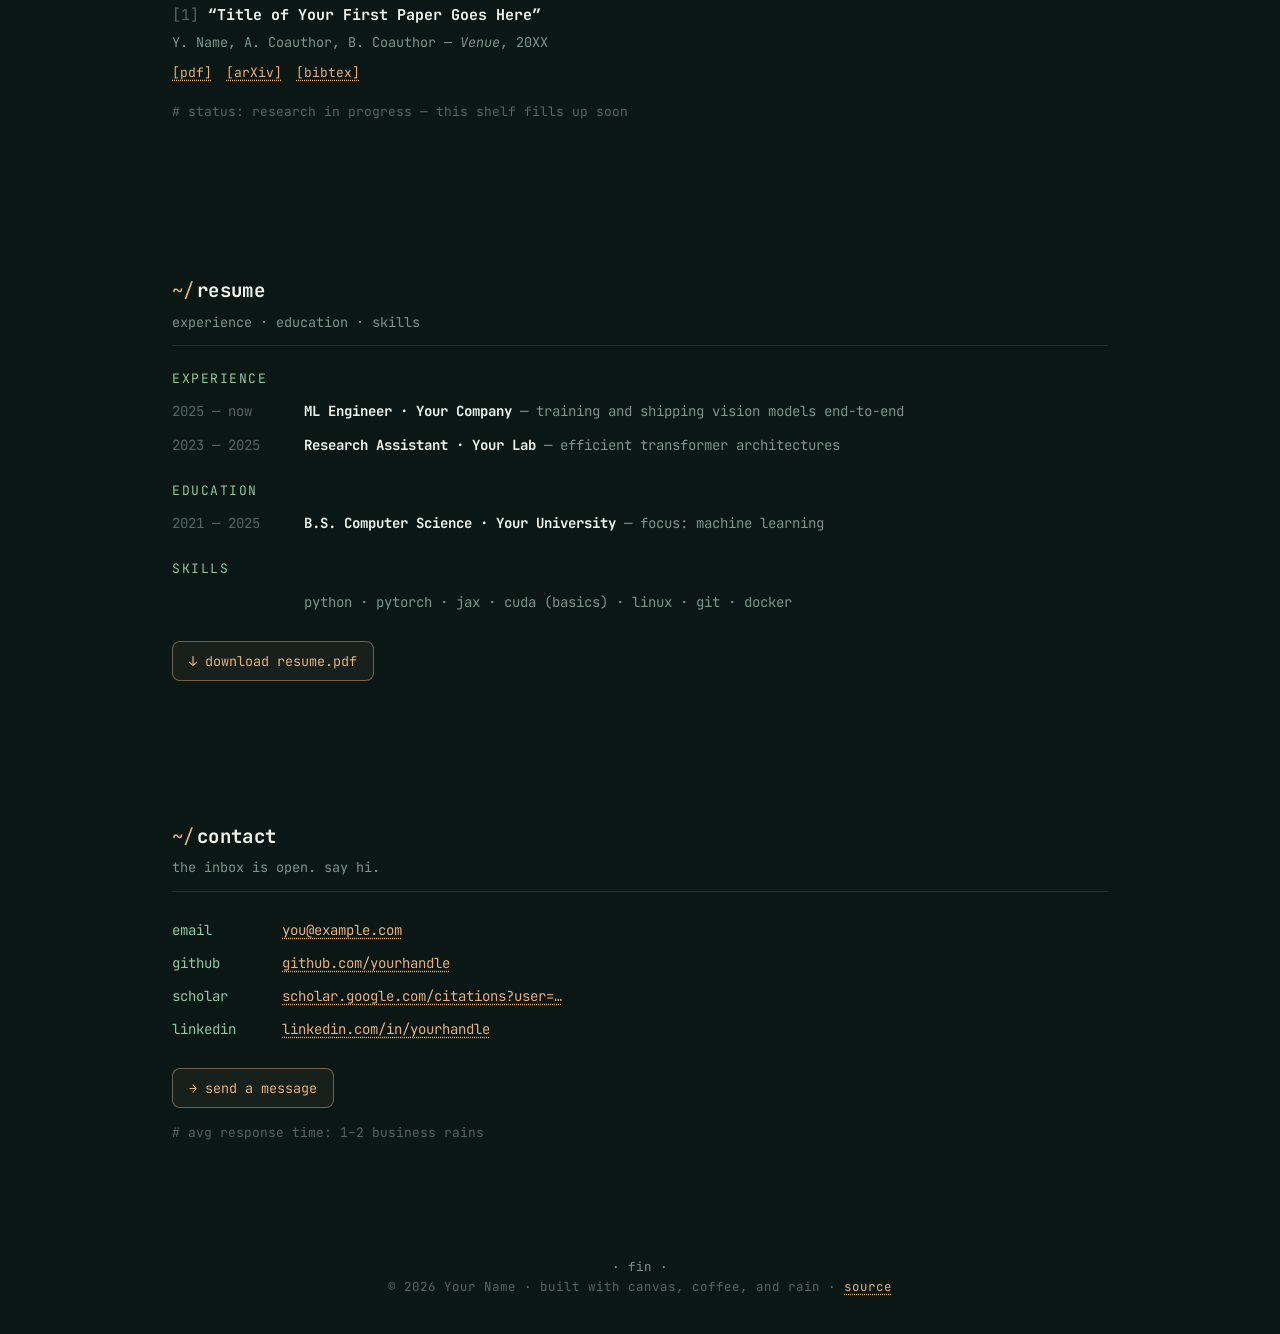
==== commit 2ed9fa6a: "fixed minor errors" ====
--- a/index.html
+++ b/index.html
@@ -14,12 +14,12 @@
     5. Resume              → the #resume panel + drop a resume.pdf
        next to this file so the download button works
     6. Contact             → the #contact links
-    7. Ideas index         → blog.html (an index of posts/ pages)
+    7. Ideas index         → ideas.html (an index of posts/ pages)
     8. Pond settings       → CONFIG at the top of home.js
        (fish count 2–4, rain amount, etc.)
 
   FILES:  home   → index.html + home.css + home.js
-          ideas  → blog.html + notes.css + notes.js
+          ideas  → ideas.html + ideas.css + ideas.js
 
   DEPLOY: push all six files together to a GitHub repo,
   then Settings → Pages → deploy from branch. Done.
@@ -55,7 +55,7 @@
     <a class="navlink active" href="#home">home</a>
     <a class="navlink" href="#projects">projects</a>
     <a class="navlink" href="#papers">papers</a>
-    <a class="navlink" href="blog.html">ideas</a>
+    <a class="navlink" href="ideas.html">ideas</a>
     <a class="navlink" href="#resume">resume</a>
     <a class="navlink" href="#contact">contact</a>
   </div>
@@ -83,7 +83,7 @@
           <div class="prompt-line"><span class="d">&gt;</span> cat focus.txt</div>
           <div class="out">deep learning · computer vision · ml systems<br>now exploring: representation learning, efficient training</div>
           <div class="prompt-line"><span class="d">&gt;</span> ls</div>
-          <div class="out"><a class="dir" href="#projects">projects/</a> <a class="dir" href="#papers">papers/</a> <a class="dir" href="blog.html">ideas/</a> <a class="file" href="#resume">resume.txt</a> <a class="exec" href="#contact">contact.sh*</a></div>
+          <div class="out"><a class="dir" href="#projects">projects/</a> <a class="dir" href="#papers">papers/</a> <a class="dir" href="ideas.html">ideas/</a> <a class="file" href="#resume">resume.txt</a> <a class="exec" href="#contact">contact.sh*</a></div>
         </noscript>
       </div>
       <div class="hero-cta">
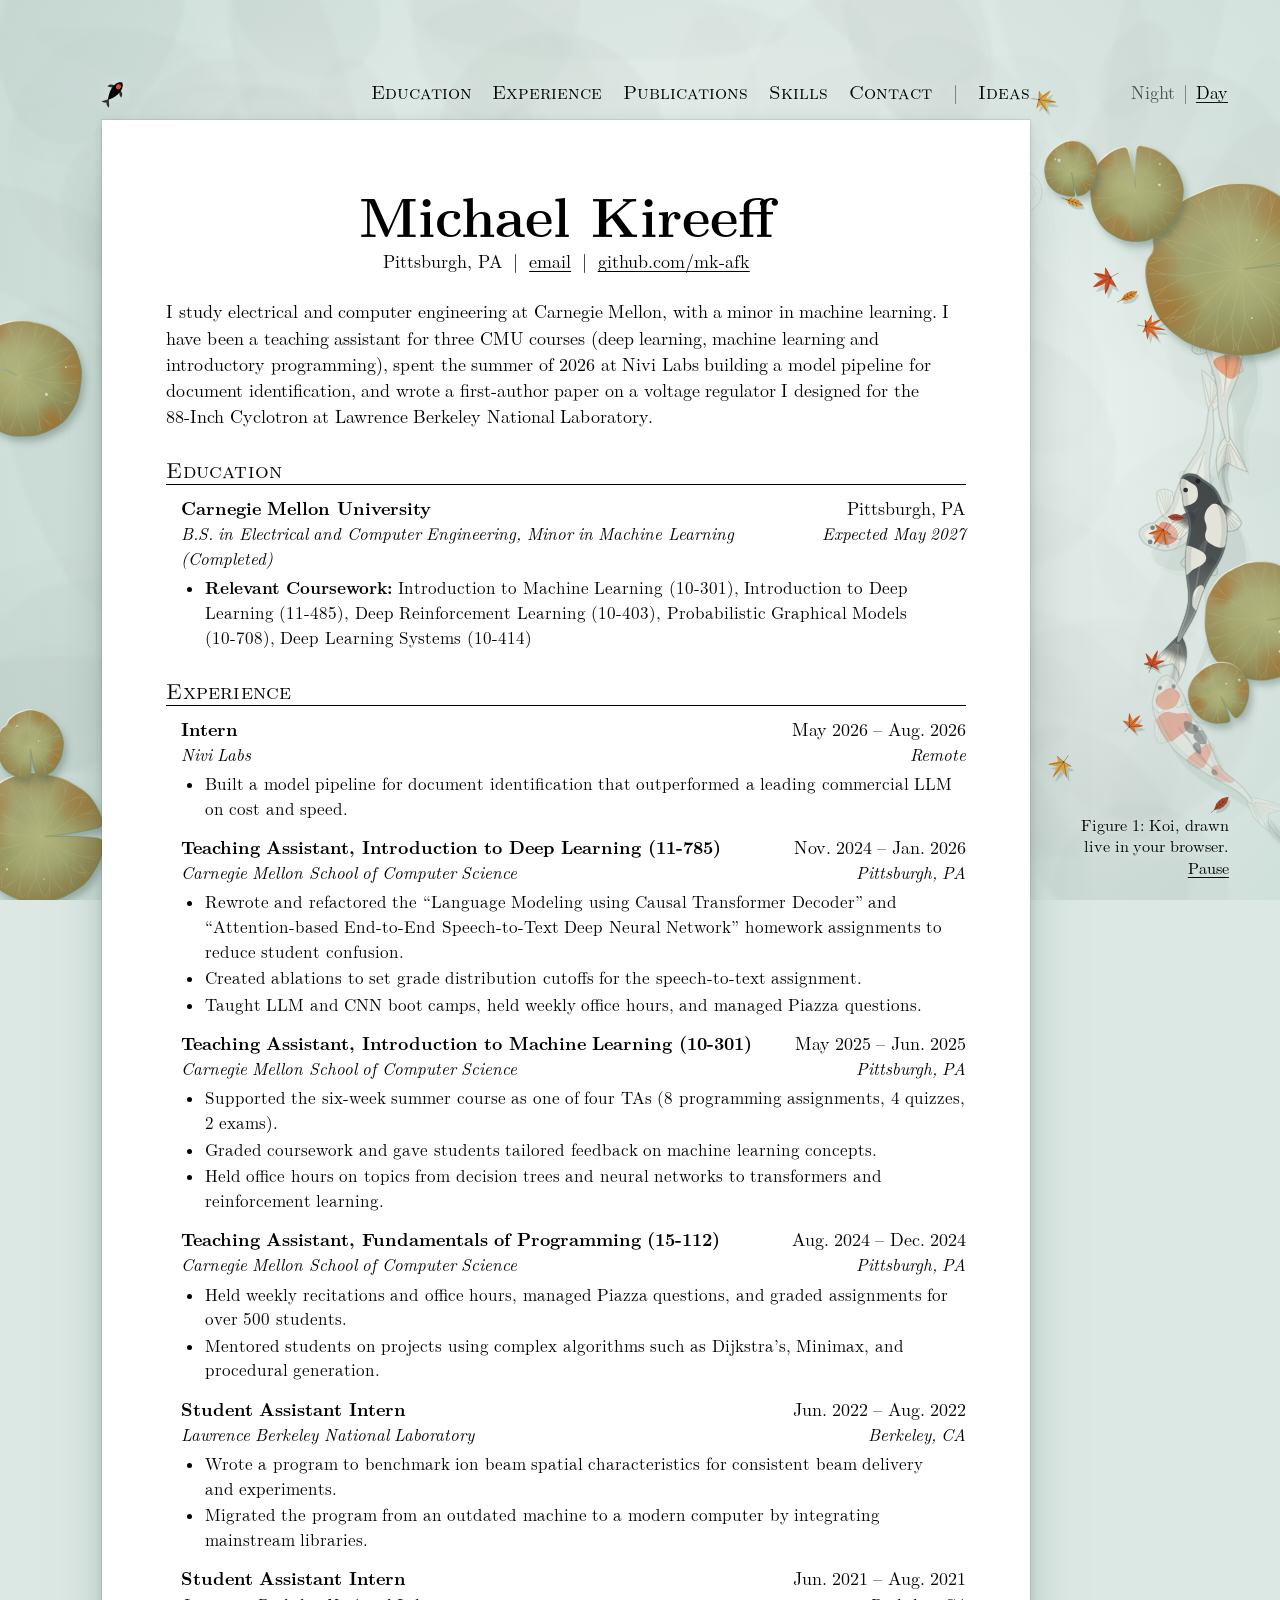
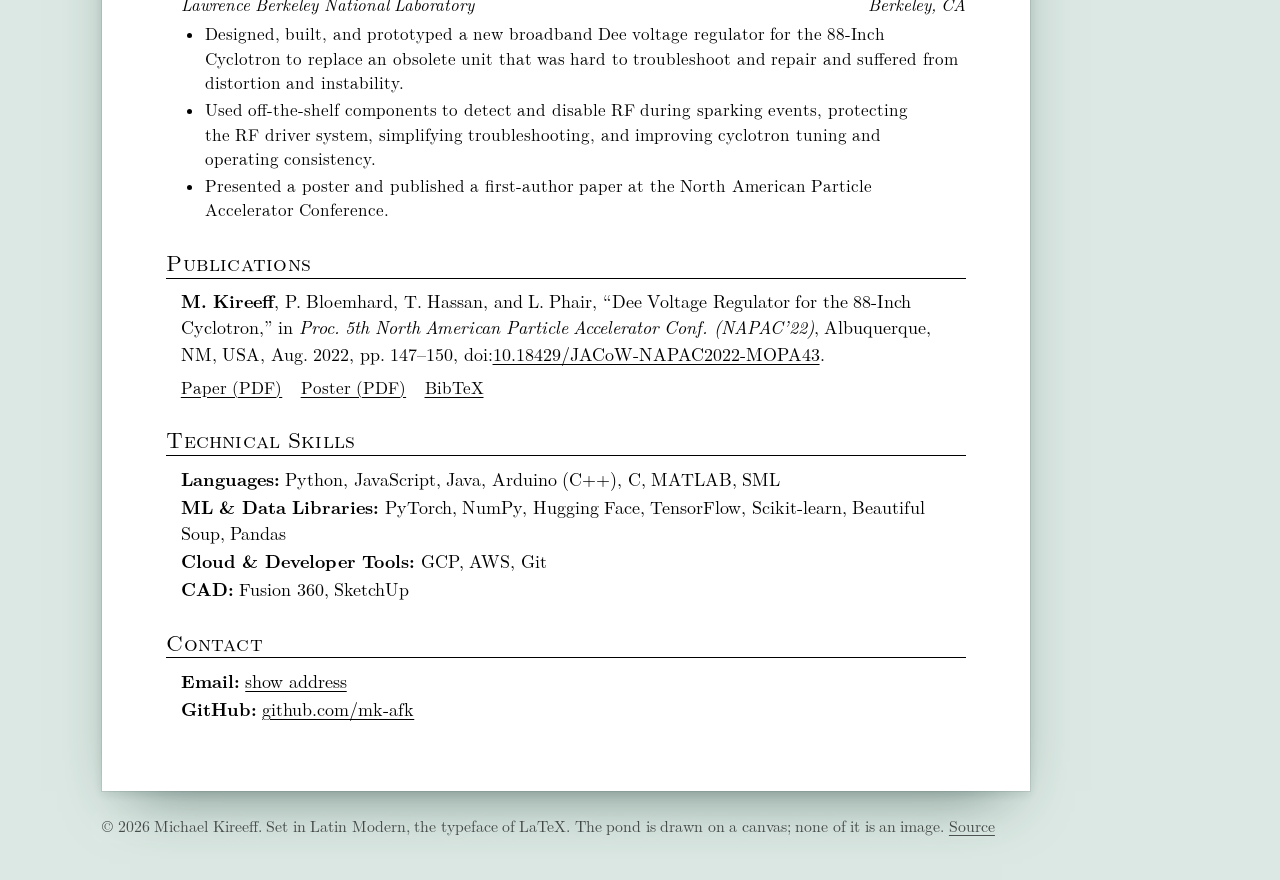
==== commit 8a448eac: "Replace website with new koi pond design" ====
--- a/index.html
+++ b/index.html
@@ -3,209 +3,304 @@
 <head>
 <!--
   ─────────────────────────────────────────────────────────────
-  koi pond portfolio · single-file site (HTML + CSS + JS)
-
-  EDIT MAP — search for the word "EDIT" to find every spot:
-    1. <title> + meta description (just below)
-    2. Hero terminal text  → HERO_STEPS array near the top of home.js
-       (also mirrored in the <noscript> block for no-JS visitors)
-    3. Projects            → duplicate any <article class="card panel">
-    4. Papers              → the .paper block
-    5. Resume              → the #resume panel + drop a resume.pdf
-       next to this file so the download button works
-    6. Contact             → the #contact links
-    7. Ideas index         → ideas.html (an index of posts/ pages)
-    8. Pond settings       → CONFIG at the top of home.js
-       (fish count 2–4, rain amount, etc.)
-
-  FILES:  home   → index.html + home.css + home.js
-          ideas  → ideas.html + ideas.css + ideas.js
-
-  DEPLOY: push all six files together to a GitHub repo,
-  then Settings → Pages → deploy from branch. Done.
+  Michael Kireeff: a resume on a koi pond
+
+  The page is the resume, set like the LaTeX PDF, on a sheet of
+  paper lying on a pond. Plain HTML, CSS and JS; no build step.
+
+  EDIT MAP (search this file for "EDIT"):
+    1. <title>, description and link-preview tags   just below
+    2. Name and contact line                         .masthead
+    3. Two-sentence intro                            .lede
+    4. Education / Experience / Skills               one .entry block per item; copy a block to add one
+    5. Publications                                  #publications
+    6. PDF download link                             put resume.pdf next to this file, then
+                                                     un-comment the marked line in .masthead
+    7. Pond settings                                 CONFIG at the top of pond.js (rain), home.js
+                                                     (number of koi, Day's ink trails), afloat.js
+                                                     (season, moon, fireflies), water.js (rings that
+                                                     bend the water, ink that flows) and theme.js
+                                                     (whether the page opens on Night or Day)
+
+  FILES
+    index.html             this page                 home.css  home.js
+    ideas.html             index of write-ups        ideas.css ideas.js
+    posts/*.html           the write-ups
+    pond.js                the water (shared by every page)
+    water.js               WebGL extras, where the device can run them: rings bend
+                           the water, the koi's ink flows (every page; optional)
+    afloat.js              the moon and the season's weather (every page)
+    theme.js               opens the page on Night or Day, by the visitor's clock
+    fonts/                 Latin Modern, the LaTeX typeface
+    robots.txt             asks AI and data-scraping crawlers to stay out
+    404.html               shown for any address that does not exist
+    hello-pond.html        forwards the write-up's old address to posts/
+    og.png                 the picture link previews show
+    favicon.svg, apple-touch-icon.png
+
+  DEPLOY: push everything to the mk-afk.github.io repo (keep the
+  folders), then Settings → Pages → deploy from branch.
   ─────────────────────────────────────────────────────────────
 -->
 <meta charset="utf-8">
 <meta name="viewport" content="width=device-width, initial-scale=1">
-<!-- EDIT: your name + a one-line description -->
-<title>your name — ml research &amp; engineering</title>
-<meta name="description" content="Portfolio of an ML engineer & researcher — projects, papers, resume.">
-<meta name="theme-color" content="#0a1715">
-<meta property="og:title" content="your name — ml research & engineering">
-<meta property="og:description" content="Projects, papers, and a very calm koi pond.">
+<!-- EDIT: page title and the one-line description search engines show -->
+<title>Michael Kireeff – Electrical &amp; Computer Engineering, Carnegie Mellon</title>
+<meta name="description" content="Michael Kireeff studies electrical and computer engineering at Carnegie Mellon, with a minor in machine learning. Experience, publications and skills.">
+<link rel="canonical" href="https://mk-afk.github.io/">
+<meta name="theme-color" content="#081714">
+<!-- opt out of AI training and text-and-data mining (see robots.txt) -->
+<meta name="robots" content="noai, noimageai">
+<meta name="tdm-reservation" content="1">
+<!-- link previews -->
 <meta property="og:type" content="website">
-<!-- EDIT: set to your live URL; for rich link previews also add an og:image
-     (a 1200x630 screenshot of the pond works beautifully) -->
-<meta property="og:url" content="https://yourhandle.github.io/">
-<meta name="twitter:card" content="summary">
-<link rel="icon" href='data:image/svg+xml,<svg xmlns="http://www.w3.org/2000/svg" viewBox="0 0 100 100"><circle cx="50" cy="50" r="44" fill="%230d211d"/><circle cx="50" cy="50" r="33" fill="%23e07a4f"/><path d="M28 56 Q46 30 72 40 Q62 62 32 64 Z" fill="%23f2efe6"/><circle cx="40" cy="46" r="8" fill="%2326282c"/></svg>'>
-<link rel="preconnect" href="https://fonts.googleapis.com">
-<link rel="preconnect" href="https://fonts.gstatic.com" crossorigin>
-<link href="https://fonts.googleapis.com/css2?family=JetBrains+Mono:ital,wght@0,400;0,500;0,700;1,400&display=swap" rel="stylesheet">
+<meta property="og:url" content="https://mk-afk.github.io/">
+<meta property="og:title" content="Michael Kireeff">
+<meta property="og:description" content="Electrical and computer engineering at Carnegie Mellon, with a minor in machine learning. Also, a koi pond.">
+<meta property="og:image" content="https://mk-afk.github.io/og.png">
+<meta property="og:image:width" content="1200">
+<meta property="og:image:height" content="630">
+<meta name="twitter:card" content="summary_large_image">
+<link rel="icon" href="favicon.svg" type="image/svg+xml">
+<link rel="apple-touch-icon" href="apple-touch-icon.png">
+<!-- Night or Day, settled before anything is painted -->
+<script src="theme.js"></script>
+<script>
+  /* fetch the first screen's two fonts early (browsers refuse this when the page is opened straight from a folder) */
+  if (location.protocol !== 'file:') for (const f of ['fonts/lmweb-roman10-regular.woff2', 'fonts/lmweb-roman12-bold.woff2'])
+    document.head.insertAdjacentHTML('beforeend', '<link rel="preload" as="font" type="font/woff2" crossorigin href="' + f + '">');
+</script>
 <link rel="stylesheet" href="home.css">
 </head>
 <body>
 
+<a class="skip" href="#main">Skip to the resume</a>
 <canvas id="pond" aria-hidden="true"></canvas>
-<div id="dim" aria-hidden="true"></div>
-
-<nav aria-label="site">
-  <a class="brand" href="#home"><span class="h">~</span>/koipond</a>
-  <div class="navlinks">
-    <a class="navlink active" href="#home">home</a>
-    <a class="navlink" href="#projects">projects</a>
-    <a class="navlink" href="#papers">papers</a>
-    <a class="navlink" href="ideas.html">ideas</a>
-    <a class="navlink" href="#resume">resume</a>
-    <a class="navlink" href="#contact">contact</a>
-  </div>
-  <button id="themeBtn" class="tbtn" aria-pressed="false" title="toggle day / night">☀ day</button>
-</nav>
-
-<main>
-
-  <!-- ════════ HOME ════════ -->
-  <section id="home" class="hero">
-    <div class="hero-card">
-      <div class="hero-id">
-        <!-- EDIT (optional): drop a square me.jpg next to index.html —
-             this image removes itself if the file is missing -->
-        <img class="avatar" src="me.jpg" alt="" width="84" height="84" onerror="this.remove()">
-        <div>
-          <!-- EDIT: your name + one-line role — the first thing visitors read -->
-          <h1 class="hero-name">Your Name</h1>
-          <p class="hero-tag">ML engineer &amp; aspiring researcher</p>
-        </div>
-      </div>
-      <div class="term" id="heroTerm">
-        <noscript>
-          <!-- EDIT: static fallback shown if JS is off — keep in sync with HERO_STEPS -->
-          <div class="prompt-line"><span class="d">&gt;</span> cat focus.txt</div>
-          <div class="out">deep learning · computer vision · ml systems<br>now exploring: representation learning, efficient training</div>
-          <div class="prompt-line"><span class="d">&gt;</span> ls</div>
-          <div class="out"><a class="dir" href="#projects">projects/</a> <a class="dir" href="#papers">papers/</a> <a class="dir" href="ideas.html">ideas/</a> <a class="file" href="#resume">resume.txt</a> <a class="exec" href="#contact">contact.sh*</a></div>
-        </noscript>
-      </div>
-      <div class="hero-cta">
-        <a class="btn" href="#projects">↓ see projects</a>
-        <a class="btn" href="#contact">→ say hi</a>
-      </div>
+
+<header class="site-head">
+  <a class="brand brand--mark" href="index.html" aria-label="Michael Kireeff, home">
+    <svg viewBox="0 0 32 32" aria-hidden="true" focusable="false"><g transform="translate(16 16) rotate(40)"><path fill="currentColor" opacity=".78" d="M.2 8.2C-.6 10.4-2.6 11.9-3.3 14.3-1.6 14.1-.2 13.3.8 12.1 1.9 13.5 3.6 14.4 5.6 14.5 4.9 12.2 2.4 10.5.2 8.2ZM-3.5-4.8C-6.3-4.9-8.3-2.9-8.4-.2-6.3-.6-4.7-1.7-3.8-3ZM3.5-4.8C6.3-4.9 8.3-2.9 8.4-.2 6.3-.6 4.7-1.7 3.8-3Z"/><path fill="currentColor" d="M0-11.6C3.3-10.4 4.7-5.6 4.1-.8 3.6 3 1.9 6.6.3 9.4-1.5 6.6-3.4 3-4-.8-4.7-5.6-3.3-10.4 0-11.6Z"/><ellipse cy="-6.5" rx="2.25" ry="2.5" fill="#d9502c"/></g></svg>
+    <span>Michael Kireeff</span>
+  </a>
+  <nav class="site-nav" aria-label="Site">
+    <a class="roomy" href="#education">Education</a>
+    <a href="#experience">Experience</a>
+    <a href="#publications">Publications</a>
+    <a class="roomy" href="#skills">Skills</a>
+    <a href="#contact">Contact</a>
+    <span class="sep" aria-hidden="true">|</span>
+    <a href="ideas.html">Ideas</a>
+  </nav>
+  <div class="theme-switch" role="group" aria-label="Pond lighting"><button type="button" data-set-theme="dark" aria-pressed="true">Night</button><span class="sep" aria-hidden="true">|</span><button type="button" data-set-theme="light" aria-pressed="false">Day</button></div>
+</header>
+
+<aside class="fig-caption" aria-label="About the pond"><span><span class="cap-line">Figure 1: Koi, drawn live in your browser.</span> <span class="cap-line"><span id="pondNote"></span> <button id="pondPause" class="linkish" type="button">Pause</button></span></span></aside>
+
+<main id="main" class="sheet">
+
+  <!-- EDIT: name and contact line -->
+  <header class="masthead">
+    <h1>Michael Kireeff</h1>
+    <p class="contact-line">
+      <span>Pittsburgh, PA</span>
+      <span class="sep" aria-hidden="true">|</span>
+      <!-- EDIT: to change the address, see the note above the script at the bottom of this file -->
+      <a class="mail" href="#contact" data-u="ffeerikm" data-h="moc.liamg">email</a>
+      <span class="sep" aria-hidden="true">|</span>
+      <a href="https://github.com/mk-afk" rel="me">github.com/mk-afk</a>
+      <!-- EDIT: to offer a PDF download, put resume.pdf next to this file, then un-comment the
+           line below (take away the comment marks at its start and at its end).
+           Anything in that PDF, phone number included, becomes public. -->
+      <!-- <span class="slot no-print"><span class="sep" aria-hidden="true">|</span><a href="resume.pdf">Resume (PDF)</a></span> -->
+    </p>
+  </header>
+
+  <!-- EDIT: the short version, in your own words -->
+  <p class="lede">I study electrical and computer engineering at Carnegie Mellon, with a minor in machine learning. I have been a teaching assistant for three CMU courses (deep learning, machine learning and introductory programming), spent the summer of 2026 at Nivi Labs building a model pipeline for document identification, and wrote a first-author paper on a voltage regulator I designed for the <span class="nb">88-Inch</span> Cyclotron at Lawrence Berkeley National Laboratory.</p>
+
+  <section id="education" aria-labelledby="h-education">
+    <h2 id="h-education">Education</h2>
+    <article class="entry">
+      <div class="entry-head">
+        <h3 class="e-title">Carnegie Mellon University</h3>
+        <p class="e-side">Pittsburgh, PA</p>
+        <p class="e-sub">B.S. in Electrical and Computer Engineering, Minor in Machine Learning (Completed)</p>
+        <p class="e-subside">Expected May 2027</p>
+      </div>
+      <ul>
+        <li><strong>Relevant Coursework:</strong> Introduction to Machine Learning <span class="nb">(10-301)</span>, Introduction to Deep Learning <span class="nb">(11-485)</span>, Deep Reinforcement Learning <span class="nb">(10-403)</span>, Probabilistic Graphical Models <span class="nb">(10-708)</span>, Deep Learning Systems <span class="nb">(10-414)</span></li>
+      </ul>
+    </article>
+  </section>
+
+  <section id="experience" aria-labelledby="h-experience">
+    <h2 id="h-experience">Experience</h2>
+
+    <!-- EDIT: one <article class="entry"> per role. Copy a whole block to add one. -->
+    <article class="entry">
+      <div class="entry-head">
+        <h3 class="e-title">Intern</h3>
+        <p class="e-side">May 2026 – Aug. 2026</p>
+        <p class="e-sub">Nivi Labs</p>
+        <p class="e-subside">Remote</p>
+      </div>
+      <ul>
+        <li>Built a model pipeline for document identification that outperformed a leading commercial LLM on cost and speed.</li>
+      </ul>
+    </article>
+
+    <article class="entry">
+      <div class="entry-head">
+        <h3 class="e-title">Teaching Assistant, Introduction to Deep Learning <span class="nb">(11-785)</span></h3>
+        <p class="e-side">Nov. 2024 – Jan. 2026</p>
+        <p class="e-sub">Carnegie Mellon School of Computer Science</p>
+        <p class="e-subside">Pittsburgh, PA</p>
+      </div>
+      <ul>
+        <li>Rewrote and refactored the “Language Modeling using Causal Transformer Decoder” and “Attention-based End-to-End Speech-to-Text Deep Neural Network” homework assignments to reduce student confusion.</li>
+        <li>Created ablations to set grade distribution cutoffs for the speech-to-text assignment.</li>
+        <li>Taught LLM and CNN boot camps, held weekly office hours, and managed Piazza questions.</li>
+      </ul>
+    </article>
+
+    <article class="entry">
+      <div class="entry-head">
+        <h3 class="e-title">Teaching Assistant, Introduction to Machine Learning <span class="nb">(10-301)</span></h3>
+        <p class="e-side">May 2025 – Jun. 2025</p>
+        <p class="e-sub">Carnegie Mellon School of Computer Science</p>
+        <p class="e-subside">Pittsburgh, PA</p>
+      </div>
+      <ul>
+        <li>Supported the six-week summer course as one of four TAs (8 programming assignments, 4 quizzes, 2 exams).</li>
+        <li>Graded coursework and gave students tailored feedback on machine learning concepts.</li>
+        <li>Held office hours on topics from decision trees and neural networks to transformers and reinforcement learning.</li>
+      </ul>
+    </article>
+
+    <article class="entry">
+      <div class="entry-head">
+        <h3 class="e-title">Teaching Assistant, Fundamentals of Programming <span class="nb">(15-112)</span></h3>
+        <p class="e-side">Aug. 2024 – Dec. 2024</p>
+        <p class="e-sub">Carnegie Mellon School of Computer Science</p>
+        <p class="e-subside">Pittsburgh, PA</p>
+      </div>
+      <ul>
+        <li>Held weekly recitations and office hours, managed Piazza questions, and graded assignments for over 500 students.</li>
+        <li>Mentored students on projects using complex algorithms such as Dijkstra’s, Minimax, and procedural generation.</li>
+      </ul>
+    </article>
+
+    <article class="entry">
+      <div class="entry-head">
+        <h3 class="e-title">Student Assistant Intern</h3>
+        <p class="e-side">Jun. 2022 – Aug. 2022</p>
+        <p class="e-sub">Lawrence Berkeley National Laboratory</p>
+        <p class="e-subside">Berkeley, CA</p>
+      </div>
+      <ul>
+        <li>Wrote a program to benchmark ion beam spatial characteristics for consistent beam delivery and experiments.</li>
+        <li>Migrated the program from an outdated machine to a modern computer by integrating mainstream libraries.</li>
+      </ul>
+    </article>
+
+    <article class="entry">
+      <div class="entry-head">
+        <h3 class="e-title">Student Assistant Intern</h3>
+        <p class="e-side">Jun. 2021 – Aug. 2021</p>
+        <p class="e-sub">Lawrence Berkeley National Laboratory</p>
+        <p class="e-subside">Berkeley, CA</p>
+      </div>
+      <ul>
+        <li>Designed, built, and prototyped a new broadband Dee voltage regulator for the <span class="nb">88-Inch</span> Cyclotron to replace an obsolete unit that was hard to troubleshoot and repair and suffered from distortion and instability.</li>
+        <li>Used off-the-shelf components to detect and disable RF during sparking events, protecting the RF driver system, simplifying troubleshooting, and improving cyclotron tuning and operating consistency.</li>
+        <li>Presented a poster and published a first-author paper at the North American Particle Accelerator Conference.</li>
+      </ul>
+    </article>
+  </section>
+
+  <section id="publications" aria-labelledby="h-publications">
+    <h2 id="h-publications">Publications</h2>
+    <!-- EDIT: one <p class="plain"> per paper -->
+    <p class="plain"><strong>M. Kireeff</strong>, P. Bloemhard, T. Hassan, and L. Phair, “Dee Voltage Regulator for the <span class="nb">88-Inch</span> Cyclotron,” in <em>Proc. 5th North American Particle Accelerator Conf. (NAPAC’22)</em>, Albuquerque, NM, USA, Aug. 2022, pp. 147–150, doi:<a href="https://doi.org/10.18429/JACoW-NAPAC2022-MOPA43">10.18429/JACoW-NAPAC2022-MOPA43</a>.</p>
+    <p class="plain cite-links no-print">
+      <a href="https://jacow.org/napac2022/papers/mopa43.pdf">Paper (PDF)</a>
+      <a href="https://jacow.org/napac2022/posters/mopa43_poster.pdf">Poster (PDF)</a>
+      <button id="bibBtn" class="linkish" type="button" aria-expanded="false" aria-controls="bib" hidden>BibTeX</button>
+    </p>
+    <pre id="bib" class="bibtex no-print" tabindex="0" aria-label="BibTeX entry"><code>@inproceedings{kireeff:napac2022-mopa43,
+  author    = {M. Kireeff and P. Bloemhard and T. Hassan and L. Phair},
+  title     = {{Dee Voltage Regulator for the 88-Inch Cyclotron}},
+  booktitle = {Proc. 5th North American Particle Accelerator Conf. (NAPAC'22)},
+  address   = {Albuquerque, NM, USA},
+  month     = aug,
+  year      = {2022},
+  pages     = {147--150},
+  publisher = {JACoW Publishing},
+  doi       = {10.18429/JACoW-NAPAC2022-MOPA43},
+  url       = {https://jacow.org/napac2022/papers/mopa43.pdf}
+}</code></pre>
+    <script>
+      /* fold the BibTeX entry away behind its button (it stays visible if scripts are off) */
+      (() => {
+        const btn = document.getElementById('bibBtn'), bib = document.getElementById('bib');
+        bib.hidden = true; btn.hidden = false;
+        btn.addEventListener('click', () => {
+          bib.hidden = !bib.hidden;
+          btn.setAttribute('aria-expanded', String(!bib.hidden));
+        });
+      })();
+    </script>
+  </section>
+
+  <section id="skills" aria-labelledby="h-skills">
+    <h2 id="h-skills">Technical Skills</h2>
+    <div class="facts">
+      <p><strong>Languages:</strong> Python, JavaScript, Java, Arduino (C++), C, MATLAB, SML</p>
+      <p><strong>ML &amp; Data Libraries:</strong> PyTorch, NumPy, Hugging Face, TensorFlow, Scikit-learn, Beautiful Soup, Pandas</p>
+      <p><strong>Cloud &amp; Developer Tools:</strong> GCP, AWS, Git</p>
+      <p><strong>CAD:</strong> Fusion 360, SketchUp</p>
     </div>
-    <div class="hero-hint">// the pond is live — tap the water</div>
-  </section>
-
-  <!-- ════════ PROJECTS ════════ -->
-  <section id="projects" class="sec">
-    <header class="sec-head">
-      <h2><span class="tilde">~/</span>projects</h2>
-      <p class="sub">selected builds, with code and demos</p>
-    </header>
-    <div class="grid">
-
-      <!-- EDIT: one card per project — duplicate this whole <article> block.
-           Swap the title, description, tags, and the two links. -->
-      <article class="card panel">
-        <div class="panel-body">
-          <h3>Attention Atlas</h3>
-          <p>Interactive maps of transformer attention heads across layers — what each head looks at, and when it stops mattering.</p>
-          <div class="tags"><span>pytorch</span><span>interpretability</span><span>d3</span></div>
-          <div class="links"><a href="#" >↗ code</a><a href="#">↗ demo</a></div>
-        </div>
-      </article>
-
-      <article class="card panel">
-        <div class="panel-body">
-          <h3>Tiny Diffusion</h3>
-          <p>A readable, &lt;500-line diffusion model trained from scratch — built to understand every term in the loss.</p>
-          <div class="tags"><span>pytorch</span><span>generative</span><span>from-scratch</span></div>
-          <div class="links"><a href="#">↗ code</a><a href="#">↗ writeup</a></div>
-        </div>
-      </article>
-
-      <article class="card panel">
-        <div class="panel-body">
-          <h3>Pond Sim</h3>
-          <p>Agent-based ecosystem with RL-trained fish. The koi swimming on this page borrowed their gait from it.</p>
-          <div class="tags"><span>rl</span><span>simulation</span><span>canvas</span></div>
-          <div class="links"><a href="#">↗ code</a><a href="#">↗ demo</a></div>
-        </div>
-      </article>
-
+  </section>
+
+  <section id="contact" aria-labelledby="h-contact">
+    <h2 id="h-contact">Contact</h2>
+    <!-- EDIT: add lines here for LinkedIn, Scholar and so on -->
+    <div class="facts">
+      <p><strong>Email:</strong> <a class="mail" href="#contact" data-u="ffeerikm" data-h="moc.liamg">show address</a><noscript> (hidden from scrapers; it needs JavaScript to appear)</noscript></p>
+      <p><strong>GitHub:</strong> <a href="https://github.com/mk-afk" rel="me">github.com/mk-afk</a></p>
     </div>
-    <p class="note"># placeholder projects — replace with your own; duplicate a card to add more</p>
-  </section>
-
-  <!-- ════════ PAPERS ════════ -->
-  <section id="papers" class="sec">
-    <header class="sec-head">
-      <h2><span class="tilde">~/</span>papers</h2>
-      <p class="sub">publications, as they land</p>
-    </header>
-    <div class="panel">
-      <div class="panel-body">
-        <!-- EDIT: real papers go here, one .paper block each -->
-        <div class="paper">
-          <span class="idx">[1]</span> <span class="ptitle">“Title of Your First Paper Goes Here”</span>
-          <div class="pmeta">Y. Name, A. Coauthor, B. Coauthor — <em>Venue</em>, 20XX</div>
-          <div class="plinks"><a href="#">[pdf]</a><a href="#">[arXiv]</a><a href="#">[bibtex]</a></div>
-        </div>
-        <p class="note"># status: research in progress — this shelf fills up soon</p>
-      </div>
-    </div>
-  </section>
-
-  <!-- ════════ RESUME ════════ -->
-  <section id="resume" class="sec">
-    <header class="sec-head">
-      <h2><span class="tilde">~/</span>resume</h2>
-      <p class="sub">experience · education · skills</p>
-    </header>
-    <div class="panel">
-      <div class="panel-body">
-        <!-- EDIT: your actual experience / education / skills -->
-        <div class="r-h">EXPERIENCE</div>
-        <div class="r-row"><span class="when">2025 — now</span><span class="what"><b>ML Engineer · Your Company</b> — training and shipping vision models end-to-end</span></div>
-        <div class="r-row"><span class="when">2023 — 2025</span><span class="what"><b>Research Assistant · Your Lab</b> — efficient transformer architectures</span></div>
-        <div class="r-h">EDUCATION</div>
-        <div class="r-row"><span class="when">2021 — 2025</span><span class="what"><b>B.S. Computer Science · Your University</b> — focus: machine learning</span></div>
-        <div class="r-h">SKILLS</div>
-        <div class="r-row"><span class="when">&nbsp;</span><span class="what">python · pytorch · jax · cuda (basics) · linux · git · docker</span></div>
-        <div class="btnrow">
-          <!-- EDIT: drop a resume.pdf next to index.html and this just works -->
-          <a class="btn" href="resume.pdf" download>↓ download resume.pdf</a>
-        </div>
-      </div>
-    </div>
-  </section>
-
-  <!-- ════════ CONTACT ════════ -->
-  <section id="contact" class="sec">
-    <header class="sec-head">
-      <h2><span class="tilde">~/</span>contact</h2>
-      <p class="sub">the inbox is open. say hi.</p>
-    </header>
-    <div class="panel">
-      <div class="panel-body">
-        <!-- EDIT: your real handles -->
-        <div class="c-row"><span class="k">email</span><span><a href="mailto:you@example.com">you@example.com</a></span></div>
-        <div class="c-row"><span class="k">github</span><span><a href="https://github.com/yourhandle" rel="me">github.com/yourhandle</a></span></div>
-        <div class="c-row"><span class="k">scholar</span><span><a href="#">scholar.google.com/citations?user=…</a></span></div>
-        <div class="c-row"><span class="k">linkedin</span><span><a href="#">linkedin.com/in/yourhandle</a></span></div>
-        <div class="btnrow">
-          <a class="btn" href="mailto:you@example.com?subject=hello%20from%20the%20pond">→ send a message</a>
-        </div>
-        <p class="note"># avg response time: 1–2 business rains</p>
-      </div>
-    </div>
   </section>
 
 </main>
 
-<footer>
-  <span class="x">· fin ·</span><br>
-  © 2026 Your Name · built with canvas, coffee, and rain · <a href="#">source</a><!-- EDIT: link your repo -->
+<footer class="site-foot">
+  <p>© 2026 Michael Kireeff. Set in Latin Modern, the typeface of LaTeX. The pond is drawn on a canvas; none of it is an image. <a href="https://github.com/mk-afk/mk-afk.github.io">Source</a></p>
 </footer>
 
+<script>
+  /* The email address is never written out in this file. It is put together
+     here, and only once a person actually moves, taps or types, so bots that
+     harvest addresses (even ones that run scripts) come away with nothing.
+     EDIT: on each <a class="mail">, data-u is the part before the @ and data-h
+     the part after it, both spelled backwards. */
+  (() => {
+    const links = document.querySelectorAll('a.mail');
+    const flip = s => s.split('').reverse().join('');
+    const signs = ['pointermove', 'pointerdown', 'touchstart', 'keydown', 'wheel'];
+    function reveal() {
+      signs.forEach(ev => removeEventListener(ev, reveal, true));
+      links.forEach(a => {
+        const addr = flip(a.dataset.u) + '@' + flip(a.dataset.h);
+        a.href = 'mailto:' + addr;
+        a.textContent = addr;
+      });
+    }
+    signs.forEach(ev => addEventListener(ev, reveal, { capture: true, passive: true }));
+  })();
+</script>
+<script src="pond.js"></script>
+<script src="water.js"></script>
+<script src="afloat.js"></script>
 <script src="home.js"></script>
 </body>
 </html>
--- a/home.css
+++ b/home.css
@@ -1,265 +1,299 @@
-/* ── tokens ─────────────────────────────────────────────── */
-:root, html[data-theme="dark"]{
-  --bg:        #0a1715;   /* deep pond night */
-  --bg2:       #0c1d1a;
-  --ink:       #c9d8c7;   /* soft sage text */
-  --dim:       #7e9489;
-  --faint:     #54675e;   /* comments */
-  --amber:     #e8b07e;   /* warm lamp / paths */
-  --orange:    #e07a4f;   /* koi orange */
-  --green:     #92c8a2;   /* prompt user */
-  --panel:     rgba(10,23,20,.78);
-  --line:      rgba(151,200,176,.14);
-  --head:      #eef2e9;            /* brightest headings */
-  --veil:      #06110f;            /* scroll dim layer */
-  --navbg:     rgba(8,18,16,.72);  /* toolbar */
-  --pool:      rgba(4,10,9,.58);   /* hero shade pool */
-  --poolhalo:  0 0 70px 36px rgba(4,10,9,.52);
-  --tsh:       0 1px 12px rgba(2,8,7,.5);
-  --acc-rgb:   232,176,126;        /* accent r,g,b for alpha mixes */
-  --linkhover: #f3c89a;
-  --mono: "JetBrains Mono", ui-monospace, SFMono-Regular, Menlo, Consolas,
-          "Liberation Mono", monospace;
-}
-html[data-theme="light"]{
-  --bg:        #fffefb;   /* the pond on paper */
-  --bg2:       #f6f3ea;
-  --ink:       #23231e;
-  --dim:       #6f6f63;
-  --faint:     #9a9a8c;
-  --amber:     #a3622a;
-  --orange:    #c2532c;
-  --green:     #2f6e4f;
-  --panel:     rgba(255,254,251,.6);
-  --line:      #e7e2d6;
-  --head:      #14140f;
-  --veil:      #fffefb;
-  --navbg:     rgba(255,254,251,.82);
-  --pool:      rgba(255,254,251,.62);
-  --poolhalo:  0 0 70px 36px rgba(255,254,251,.65);
-  --tsh:       0 1px 10px rgba(255,254,251,.7);
-  --acc-rgb:   163,98,42;
-  --linkhover: #7c4615;
-}
-*{ box-sizing:border-box }
-html{ scrollbar-color:#23433a var(--bg); }
-@media (prefers-reduced-motion: no-preference){
-  html{ scroll-behavior:smooth }
-}
-body{
-  margin:0;
-  background:var(--bg);
-  color:var(--ink);
-  font-family:var(--mono);
-  font-size:15px;
-  line-height:1.65;
-  -webkit-font-smoothing:antialiased;
-  overflow-x:hidden;
-}
-::selection{ background:rgba(var(--acc-rgb),.28); color:#fff }
-a{ color:var(--amber); text-decoration:underline; text-decoration-style:dotted;
-   text-underline-offset:3px; border-radius:2px }
-a:hover{ color:var(--linkhover); background:rgba(var(--acc-rgb),.08) }
-:focus-visible{ outline:1px dashed var(--amber); outline-offset:3px }
-::-webkit-scrollbar{ width:10px }
-::-webkit-scrollbar-track{ background:var(--bg) }
-::-webkit-scrollbar-thumb{ background:#1d3b33; border-radius:6px; border:2px solid var(--bg) }
-
-/* film grain — barely there */
-body::after{
-  content:""; position:fixed; inset:0; z-index:60; pointer-events:none;
-  opacity:.05; mix-blend-mode:overlay;
-  background-image:url('data:image/svg+xml,<svg xmlns="http://www.w3.org/2000/svg" width="120" height="120"><filter id="n"><feTurbulence type="fractalNoise" baseFrequency="0.9" numOctaves="2"/></filter><rect width="120" height="120" filter="url(%23n)" opacity="0.55"/></svg>');
-}
-
-/* ── pond layers ────────────────────────────────────────── */
-#pond{
-  position:fixed; inset:0; z-index:0; display:block;
-  transition:filter .8s ease;
-}
-.deep #pond{ filter:blur(2.2px) saturate(.82) brightness(.8) }
-#dim{
-  position:fixed; inset:0; z-index:1; pointer-events:none;
-  background:var(--veil); opacity:0;
-}
-
-/* ── nav ────────────────────────────────────────────────── */
-nav{
-  position:fixed; top:0; left:0; right:0; z-index:50;
-  display:flex; align-items:center; gap:14px;
-  padding:9px 22px;
-  background:var(--navbg);
-  backdrop-filter:blur(8px); -webkit-backdrop-filter:blur(8px);
-  border-bottom:1px solid var(--line);
-  font-family:var(--mono);
-  font-size:13px;
-  overflow-x:auto; scrollbar-width:none;
-}
-nav::-webkit-scrollbar{ display:none }
-.brand{ color:var(--dim); text-decoration:none; white-space:nowrap }
-.brand:hover{ background:none; color:var(--ink) }
-.brand .u{ color:var(--green) } .brand .h{ color:var(--amber) }
-.navlinks{ display:flex; gap:4px; margin-left:auto }
-.navlink{
-  color:var(--dim); text-decoration:none; padding:4px 10px;
-  border-radius:6px; white-space:nowrap;
-}
-.navlink:hover{ color:var(--ink); background:rgba(151,200,176,.08) }
-.navlink.active{ color:var(--amber); background:rgba(var(--acc-rgb),.12) }
-.tbtn{
-  font:inherit; font-size:13px; color:var(--dim);
-  background:none; border:none; padding:0 2px; cursor:pointer; white-space:nowrap;
-}
-.tbtn:hover{ color:var(--orange); text-decoration:underline }
-.tbtn[aria-pressed="true"]{ color:var(--green) }
-
-/* ── layout ─────────────────────────────────────────────── */
-main{ position:relative; z-index:2 }
-.sec{
-  max-width:980px; margin:0 auto;
-  padding:110px 22px 30px;
-  scroll-margin-top:54px;
-}
-.sec-head{ margin:0 0 22px; padding-bottom:12px; border-bottom:1px solid var(--line) }
-.sec-head h2{
-  margin:0; font-size:19px; font-weight:700; letter-spacing:.4px;
-  color:var(--head);
-}
-.sec-head h2 .tilde{ color:var(--amber); font-weight:400; margin-right:2px }
-.sec-head .sub{ margin:4px 0 0; color:var(--dim); font-size:13.5px }
-.note{ color:var(--faint); font-size:13px; margin-top:14px }
-
-/* ── no cards — type sits directly on the water ─────────── */
-.panel{ position:relative }
-.panel-body{ padding:0 }
-
-/* hero */
-.hero{
-  min-height:100svh;
-  display:grid;
-  grid-template-columns:minmax(0,580px) 1fr;
-  align-items:center;
-  gap:40px;
-  padding:90px 5vw 50px;
-  position:relative;
-}
-.hero-card{
-  width:100%;
-  padding:42px 46px 36px;
-  border-radius:34px;
-  background:var(--pool);
-  box-shadow:var(--poolhalo);
-  text-shadow:var(--tsh);
-}
-.hero-id{ display:flex; align-items:center; gap:16px; margin:0 0 20px }
-.avatar{
-  width:84px; height:84px; border-radius:50%; object-fit:cover;
-  border:1px solid var(--line);
-  box-shadow:0 6px 24px rgba(0,0,0,.35);
-  filter:saturate(.88) brightness(.96);
-  flex:none;
-}
-.hero-name{
-  margin:0 0 4px; font-size:clamp(26px, 4vw, 38px); font-weight:700;
-  color:var(--head); letter-spacing:.4px; line-height:1.2;
-}
-.hero-tag{ margin:0; color:var(--dim); font-size:14.5px }
-.hero-cta{ margin-top:20px; display:flex; gap:12px; flex-wrap:wrap }
-.term{ font-size:14.5px; min-height:150px }
-.prompt-line{ margin:10px 0 2px; word-break:break-word }
-.prompt-line .u{ color:var(--green) }
-.prompt-line .h{ color:var(--green) }
-.prompt-line .p{ color:var(--amber) }
-.prompt-line .d{ color:var(--green) }
-.prompt-line .d{ color:var(--dim) }
-.out{ color:var(--ink); margin:2px 0 6px; word-break:break-word }
-.out .name{ color:#f0e8d8; font-weight:700 }
-.out a{ margin-right:14px }
-.out .dir{ color:var(--amber) }
-.out .file{ color:var(--ink) }
-.out .exec{ color:var(--green) }
-.cursor::after{
-  content:"█"; color:var(--green); margin-left:2px;
-  animation:blink 1.1s steps(1) infinite;
-}
-@keyframes blink{ 50%{ opacity:0 } }
-@media (prefers-reduced-motion: reduce){ .cursor::after{ animation:none } }
-.hero-hint{
-  position:absolute; right:4vw; bottom:26px;
-  color:var(--faint); font-size:12.5px;
-  text-shadow:0 1px 8px rgba(0,0,0,.6);
-}
-
-/* projects */
-.grid{
-  display:grid; gap:26px 24px;
-  grid-template-columns:repeat(auto-fit, minmax(260px, 1fr));
-}
-.card{ border-top:1px solid var(--line); transition:transform .25s ease, border-color .25s ease }
-.card:hover{ transform:translateY(-3px); border-color:rgba(var(--acc-rgb),.45) }
-.card .panel-body{ padding:16px 2px 0 }
-.card h3{
-  margin:0 0 8px; font-size:16px; font-weight:700; color:var(--head);
-  letter-spacing:.2px;
-}
-.card p{ margin:0 0 14px; color:var(--dim); font-size:13.5px }
-.tags{ display:flex; flex-wrap:wrap; gap:6px; margin-bottom:14px }
-.tags span{
-  font-size:11.5px; color:var(--green);
-  background:rgba(146,200,162,.1);
-  border:1px solid rgba(146,200,162,.18);
-  padding:2px 8px; border-radius:99px;
-}
-.links{ font-size:13px; display:flex; gap:16px }
-
-/* papers */
-.paper{ padding:4px 0 }
-.paper .idx{ color:var(--faint) }
-.ptitle{ color:var(--head); font-weight:700 }
-.pmeta{ color:var(--dim); font-size:13.5px; margin:4px 0 8px }
-.plinks{ font-size:13px; display:flex; gap:14px; flex-wrap:wrap }
-
-/* resume */
-.r-h{ color:var(--green); margin:18px 0 6px; font-size:13px; letter-spacing:1.5px }
-.r-h:first-child{ margin-top:0 }
-.r-row{ display:grid; grid-template-columns:118px 1fr; gap:14px; padding:5px 0;
-        font-size:14px }
-.r-row .when{ color:var(--faint) }
-.r-row .what b{ color:var(--head); font-weight:700 }
-.r-row .what{ color:var(--dim) }
-.btnrow{ margin-top:22px; display:flex; gap:14px; flex-wrap:wrap }
-.btn{
-  display:inline-block; font-size:13.5px; text-decoration:none;
-  color:var(--amber); border:1px solid rgba(var(--acc-rgb),.45);
-  padding:8px 16px; border-radius:8px; background:rgba(var(--acc-rgb),.06);
-  transition:background .2s ease, transform .2s ease;
-}
-.btn:hover{ background:rgba(var(--acc-rgb),.16); transform:translateY(-1px) }
-
-/* contact */
-.c-row{ display:grid; grid-template-columns:96px 1fr; gap:14px; padding:5px 0;
-        font-size:14px }
-.c-row .k{ color:var(--green) }
-
-footer{
-  position:relative; z-index:2;
-  text-align:center; color:var(--faint); font-size:12.5px;
-  padding:70px 20px 36px;
-}
-footer .x{ color:var(--dim) }
-
-/* ── responsive ─────────────────────────────────────────── */
-@media (max-width:880px){
-  .hero{ grid-template-columns:1fr; align-content:center; gap:0 }
-  .hero-hint{ display:none }
-  .sec{ padding-top:92px }
-  .hero-card{ padding:34px 24px 30px }
-  .r-row,.c-row{ grid-template-columns:1fr; gap:2px }
-  .r-row .when{ font-size:12px }
-}
-
-/* ── day-mode adjustments ───────────────────────────────── */
-html[data-theme="light"] body::after{ mix-blend-mode:multiply; opacity:.045 }
-html[data-theme="light"].deep #pond{ filter:blur(2.2px) saturate(1) brightness(1.01) }
-html[data-theme="light"]{ scrollbar-color:#cfc9b8 var(--bg) }
-html[data-theme="light"] ::-webkit-scrollbar-thumb{ background:#d8d2c2 }
+/* ════════════════════════════════════════════════════════════
+   home.css · loaded by every page
+   The idea: a résumé typeset the way LaTeX would set it, on a sheet
+   of paper lying on a koi pond. The paper is black on white and
+   nothing else; the only colour on the page is the fish.
+   (ideas.css adds the few extra rules the ideas page and posts need.)
+   ════════════════════════════════════════════════════════════ */
+
+/* ── type: Latin Modern, the LaTeX default ───────────────────
+   Subset to Latin and renamed "LMWeb"; see fonts/README.txt */
+@font-face { font-family: "LMWeb Roman"; font-weight: 400; font-style: normal; font-display: swap;
+  src: url("fonts/lmweb-roman10-regular.woff2") format("woff2"); }
+@font-face { font-family: "LMWeb Roman"; font-weight: 400; font-style: italic; font-display: swap;
+  src: url("fonts/lmweb-roman10-italic.woff2") format("woff2"); }
+@font-face { font-family: "LMWeb Roman"; font-weight: 700; font-style: normal; font-display: swap;
+  src: url("fonts/lmweb-roman10-bold.woff2") format("woff2"); }
+@font-face { font-family: "LMWeb Roman"; font-weight: 700; font-style: italic; font-display: swap;
+  src: url("fonts/lmweb-roman10-bolditalic.woff2") format("woff2"); }
+/* the optical sizes LaTeX itself switches to for big type */
+@font-face { font-family: "LMWeb Display"; font-weight: 400; font-style: normal; font-display: swap;
+  src: url("fonts/lmweb-roman17-regular.woff2") format("woff2"); }
+@font-face { font-family: "LMWeb Display"; font-weight: 700; font-style: normal; font-display: swap;
+  src: url("fonts/lmweb-roman12-bold.woff2") format("woff2"); }
+/* true small caps, for section headings (\scshape) */
+@font-face { font-family: "LMWeb Caps"; font-weight: 400; font-style: normal; font-display: swap;
+  src: url("fonts/lmweb-romancaps10-regular.woff2") format("woff2"); }
+@font-face { font-family: "LMWeb Mono"; font-weight: 400; font-style: normal; font-display: swap;
+  src: url("fonts/lmweb-mono10-regular.woff2") format("woff2"); }
+
+/* ── tokens ──────────────────────────────────────────────── */
+:root {
+  --paper: #fff;
+  --ink: #000;
+  --koi: #c8431f;                 /* hover and focus only */
+
+  --serif: "LMWeb Roman", "Latin Modern Roman", "LM Roman 10", "CMU Serif", "Times New Roman", Times, serif;
+  --display: "LMWeb Display", var(--serif);
+  --caps: "LMWeb Caps", "Latin Modern Roman Caps", var(--serif);
+  --mono: "LMWeb Mono", "Latin Modern Mono", "LM Mono 10", ui-monospace, Menlo, Consolas, monospace;
+
+  --sheet-w: 58rem;
+  --gutter-l: clamp(1rem, 8vw, 9.5rem);   /* water to the left of the paper */
+  --gutter-r: clamp(1rem, 4vw, 3.5rem);
+  --lift: clamp(2rem, 7vh, 4.5rem);       /* water above the paper */
+}
+:root, html[data-theme="dark"] {          /* night pond */
+  color-scheme: dark;
+  --water: #081714;
+  --on-water: #eef3ee;
+  --on-water-dim: rgba(238, 243, 238, .74);
+  --sheet-shadow: 0 0 0 1px rgba(255, 255, 255, .05), 0 34px 70px -26px rgba(0, 0, 0, .8), 0 6px 18px rgba(0, 0, 0, .38);
+  --scroll-thumb: #24443b;
+}
+html[data-theme="light"] {                /* day pond */
+  color-scheme: light;
+  --water: #dbe8e3;
+  --on-water: #000;
+  --on-water-dim: rgba(0, 0, 0, .68);
+  --sheet-shadow: 0 0 0 1px rgba(30, 60, 52, .09), 0 28px 60px -28px rgba(30, 60, 52, .6), 0 3px 10px rgba(30, 60, 52, .13);
+  --scroll-thumb: #a9c0b8;
+}
+
+/* ── base ────────────────────────────────────────────────── */
+*, *::before, *::after { box-sizing: border-box; }
+html { scrollbar-color: var(--scroll-thumb) var(--water); -webkit-text-size-adjust: 100%; text-size-adjust: 100%; }
+@media (prefers-reduced-motion: no-preference) { html { scroll-behavior: smooth; } }
+body {
+  margin: 0;
+  background: var(--water);
+  color: var(--on-water);
+  font-family: var(--serif);
+  font-size: clamp(1.06rem, .99rem + .3vw, 1.125rem);
+  line-height: 1.45;
+  word-spacing: -.03em;                       /* TeX's word space is a touch wide for a screen */
+  font-kerning: normal;
+  font-variant-ligatures: common-ligatures;   /* the ff in Kireeff */
+  text-rendering: optimizeLegibility;
+  overflow-wrap: break-word;
+}
+::selection { background: rgba(200, 67, 31, .24); }
+
+a { color: inherit; text-decoration: underline; text-decoration-thickness: .055em; text-underline-offset: .17em; }
+a:hover { color: var(--koi); }
+:focus-visible { outline: 2px solid var(--koi); outline-offset: 3px; border-radius: 1px; }
+
+.skip {
+  position: absolute; left: .75rem; top: -4rem; z-index: 10;
+  padding: .4rem .8rem; background: var(--paper); color: var(--ink);
+}
+.skip:focus { top: .75rem; }
+
+/* a button that reads as a link */
+.linkish {
+  font: inherit; color: inherit; background: none; border: 0; padding: 0; margin: 0; cursor: pointer;
+  text-decoration: underline; text-decoration-thickness: .055em; text-underline-offset: .17em;
+}
+.linkish:hover { color: var(--koi); }
+
+/* ── the pond ────────────────────────────────────────────── */
+#pond, #water {                                  /* #water: the same picture again with its ripples bent, laid over the first by water.js */
+  position: fixed; left: 0; top: 0; z-index: 0; display: block;
+  width: 100vw; height: 100vh; height: 100lvh;   /* largest viewport: no resize when a phone's address bar hides */
+  pointer-events: none;                          /* scenery: clicks and touches go straight through it */
+}
+
+/* ── what sits on the water: header, caption, footer ─────── */
+/* The header is one line resting on the paper's top edge: the mark at the
+   paper's left corner, the directory ending at its right corner, and the
+   pond's own Night | Day switch out over the water. */
+.site-head {
+  position: relative; z-index: 3;
+  display: grid; align-items: center;
+  grid-template-columns: var(--gutter-l) min(var(--sheet-w), 100% - var(--gutter-l) - var(--gutter-r)) 1fr var(--gutter-r);
+  padding-top: calc(var(--lift) + .55rem);            /* open water first; the paper follows straight after the line */
+  color: var(--on-water);
+  text-shadow: 0 0 .7em var(--water), 0 0 .25em var(--water);
+}
+.brand { grid-area: 1 / 2; justify-self: start; display: inline-flex; align-items: center; gap: .5em; font-weight: 700; text-decoration: none; }
+.brand svg { width: 1.35em; height: 1.35em; flex: none; overflow: visible; filter: drop-shadow(0 0 .35em var(--water)); }
+.brand--mark svg { width: 1.9em; height: 1.9em; margin-left: -.3em; }   /* home page: the name is on the paper already */
+.brand--mark span { position: absolute; width: 1px; height: 1px; overflow: hidden; clip-path: inset(50%); white-space: nowrap; }
+.site-nav {                                            /* the directory: set in the same small capitals as the headings it points to */
+  grid-area: 1 / 2; justify-self: end;
+  display: flex; flex-wrap: wrap; align-items: baseline; gap: .2rem 1.3rem;
+  font-family: var(--caps); font-size: 1.06em;
+}
+.site-nav .sep { opacity: .55; }                       /* sections of this page | other pages */
+.site-nav a { text-decoration: none; }
+.site-nav a:hover, .site-nav a[aria-current] { color: inherit; text-decoration: underline; }
+
+.site-nav a { padding: .35em 0; }                      /* taller targets for thumbs */
+.theme-switch { grid-area: 1 / 3; justify-self: end; white-space: nowrap; }
+.theme-switch button {
+  font: inherit; color: inherit; background: none; border: 0; margin: 0; padding: .35em .05em; cursor: pointer;
+  text-shadow: inherit; opacity: .62;
+}
+.theme-switch button:hover { opacity: 1; }
+.theme-switch button[aria-pressed="true"] { opacity: 1; text-decoration: underline; text-underline-offset: .17em; text-decoration-thickness: .055em; }
+.theme-switch .sep { margin: 0 .38em; opacity: .55; }
+html:not(.pond-on) .theme-switch { display: none; }   /* nothing to switch without the pond script */
+
+/* the pond gets a caption, like any figure */
+.fig-caption {
+  position: fixed; z-index: 1; right: var(--gutter-r); bottom: 1.3rem;
+  margin: 0; text-align: right;
+  max-width: min(24rem, 100vw - var(--gutter-l) - var(--sheet-w) - var(--gutter-r) - 1.5rem);   /* never wider than the open water */
+  font-size: .9em; line-height: 1.35;
+  color: var(--on-water);
+  text-shadow: 0 0 .7em var(--water), 0 0 .25em var(--water);
+}
+.fig-caption .cap-line { display: block; }
+html:not(.pond-on) .fig-caption { display: none; }
+
+.site-foot {
+  position: relative; z-index: 2;
+  width: min(var(--sheet-w), 100% - var(--gutter-l) - var(--gutter-r));
+  margin: 1.5rem 0 2.6rem var(--gutter-l);
+  font-size: .88em; color: var(--on-water-dim);
+  text-shadow: 0 0 .7em var(--water);
+}
+.site-foot p { margin: 0; }
+
+/* ── the paper ───────────────────────────────────────────── */
+.sheet {
+  position: relative; z-index: 2;
+  width: min(var(--sheet-w), 100% - var(--gutter-l) - var(--gutter-r));
+  margin: .45rem 0 0 var(--gutter-l);
+  padding: clamp(1.7rem, 5.4vw, 4rem) clamp(1.15rem, 6vw, 4rem) clamp(2.1rem, 6vw, 4.2rem);
+  background: var(--paper);
+  color: var(--ink);
+  box-shadow: var(--sheet-shadow);
+}
+.sheet { color-scheme: light; }                       /* the paper is always white */
+.sheet section { scroll-margin-top: 1rem; }
+/* A directory link has just brought the reader to this section. Near the foot of the page there is
+   nothing left to scroll, so the heading is marked too: a spot of koi red in the margin beside it. */
+.sheet section:target > h2 { position: relative; }
+.sheet section:target > h2::before {
+  content: ""; position: absolute; left: -.74em; top: .41em;
+  width: .36em; height: .36em; border-radius: 50%; background: var(--koi);
+}
+@media (prefers-reduced-motion: no-preference) {
+  .sheet section:target > h2::before { animation: arrive .7s cubic-bezier(.2, .7, .2, 1) both; }
+  @keyframes arrive { from { opacity: 0; transform: scale(2.6); } }
+}
+.sheet > :first-child { margin-top: 0; }
+.sheet > :last-child { margin-bottom: 0; }
+
+/* name and contact line, as on the PDF */
+.masthead { text-align: center; margin-bottom: 1.5rem; }
+.masthead h1 {
+  margin: 0 0 .3rem;
+  font-family: var(--display); font-weight: 700;
+  font-size: clamp(1.95rem, 1.1rem + 4.6vw, 3.45rem);
+  line-height: 1.08; text-wrap: balance;
+}
+.contact-line { margin: 0; display: flex; flex-wrap: wrap; justify-content: center; gap: 0 .6em; }
+.contact-line .sep { user-select: none; }
+.contact-line [hidden] { display: none; }
+.contact-line .slot { display: inline-flex; gap: 0 .6em; }
+
+.lede { margin: 0 0 .4rem; text-wrap: pretty; }
+
+/* section heading: small caps over a rule */
+.sheet h2 {
+  margin: 1.75rem 0 .6rem; padding-bottom: .1rem;
+  font-family: var(--caps); font-weight: 400; font-size: 1.2em; line-height: 1.2;
+  letter-spacing: .01em;
+  border-bottom: 1px solid var(--ink);
+}
+
+/* one résumé entry:   title ………… side          (bold ………… roman)
+                        sub   ………… subside       (italic ……… italic)   */
+.entry { margin: 0 0 .85rem; padding-left: .9rem; }
+.entry:last-child { margin-bottom: 0; }
+.entry-head { display: grid; grid-template-columns: minmax(0, 1fr) auto; column-gap: 1.1rem; align-items: baseline; }
+.entry-head > * { margin: 0; }
+.e-title   { grid-area: 1 / 1; font-size: 1em; font-weight: 700; line-height: 1.3; }
+.e-side    { grid-area: 1 / 2; text-align: right; white-space: nowrap; }
+.e-sub     { grid-area: 2 / 1; font-style: italic; font-size: .95em; }
+.e-subside { grid-area: 2 / 2; font-style: italic; font-size: .95em; text-align: right; white-space: nowrap; }
+.entry ul { margin: .28rem 0 0; padding-left: 1.4rem; font-size: .95em; }
+.entry li { margin: .1rem 0; padding-left: .1rem; text-wrap: pretty; }
+.entry li::marker { font-size: .72em; }
+
+.plain { margin: 0 0 .5rem; padding-left: .9rem; text-wrap: pretty; }   /* a paragraph inside a section */
+.plain:last-child { margin-bottom: 0; }
+.facts { margin: 0; padding-left: .9rem; }                              /* Label: value lines */
+.facts p { margin: 0 0 .12rem; }
+
+.cite-links { display: flex; flex-wrap: wrap; align-items: baseline; gap: .1rem 1.15rem; font-size: .95em; }
+.bibtex { margin: .45rem 0 0; padding-left: .9rem; }
+.bibtex[hidden] { display: none; }
+pre, code { font-family: var(--mono); font-size: .95em; }
+pre { margin: 0; overflow-x: auto; line-height: 1.32; -webkit-overflow-scrolling: touch; }
+
+.aside-note { font-style: italic; font-size: .93em; }
+.nb { white-space: nowrap; }
+
+/* ── narrower screens: no room for water beside the paper,
+      so centre it and leave a band of pond above ─────────── */
+@media (max-width: 79.99rem) {
+  :root { --gutter-l: clamp(.5rem, 3vw, 2rem); --gutter-r: var(--gutter-l); }
+  .site-head {                                         /* the line goes to the top of the screen, as wide as the paper */
+    display: flex; flex-wrap: wrap; align-items: center; gap: .3rem 1.5rem;
+    width: min(var(--sheet-w), 100% - var(--gutter-l) - var(--gutter-r)); margin: 0 auto; padding-top: 1.15rem;
+  }
+  .site-nav { margin-left: auto; }
+  .sheet { margin: 0 auto; }
+  html:not(.pond-on) .sheet { margin-top: 1.5rem; }
+  .fig-caption {
+    position: relative; right: auto; bottom: auto; z-index: 2;
+    min-height: clamp(11rem, 30vh, 19rem); min-height: clamp(11rem, 30svh, 19rem);
+    max-width: none; padding: 0 var(--gutter-r) .85rem;
+    display: flex; align-items: flex-end; justify-content: center; text-align: center;
+  }
+  .fig-caption > span { max-width: 24rem; }
+  .fig-caption .cap-line { display: inline; }
+  .site-foot { margin-inline: auto; text-align: center; }
+}
+
+@media (max-width: 52rem) {
+  .site-nav .roomy { display: none; }                  /* the two sections a short line can do without */
+}
+
+@media (max-width: 40rem) {
+  .site-head { padding-top: .9rem; }
+  .site-nav {                                          /* a line of its own under the mark; small capitals are too wide for it, so plain roman here */
+    order: 3; flex-basis: 100%; margin-left: 0; gap: .2rem .85rem;
+    font-family: inherit; font-size: 1em;
+  }
+  .theme-switch { margin-left: auto; }
+  .contact-line { flex-direction: column; align-items: center; }
+  .contact-line .sep { display: none; }
+  .entry, .plain, .facts, .bibtex { padding-left: 0; }
+  .entry-head { column-gap: .9rem; }
+  .e-title   { grid-area: 1 / 1 / 2 / 3; }
+  .e-sub     { grid-area: 2 / 1 / 3 / 3; }
+  .e-side    { grid-area: 3 / 1; text-align: left; font-size: .95em; white-space: normal; }
+  .e-subside { grid-area: 3 / 2; }
+  .entry ul { padding-left: 1.15rem; }
+}
+
+@media (max-width: 23rem) {
+  .site-nav { font-size: .92em; gap: .2rem .55rem; }
+  .site-nav .sep { display: none; }
+}
+
+/* ── print: just the paper ───────────────────────────────── */
+@media print {
+  @page { margin: .6in; }
+  html, body { background: #fff; }
+  #pond, #water, .site-head, .fig-caption, .site-foot, .skip, .no-print, .sheet section:target > h2::before { display: none !important; }
+  .sheet { width: auto; margin: 0; padding: 0; box-shadow: none; }
+  body { font-size: 10.5pt; }
+  .entry { break-inside: avoid; }
+  h2 { break-after: avoid; }
+  a { text-decoration: none; }
+}
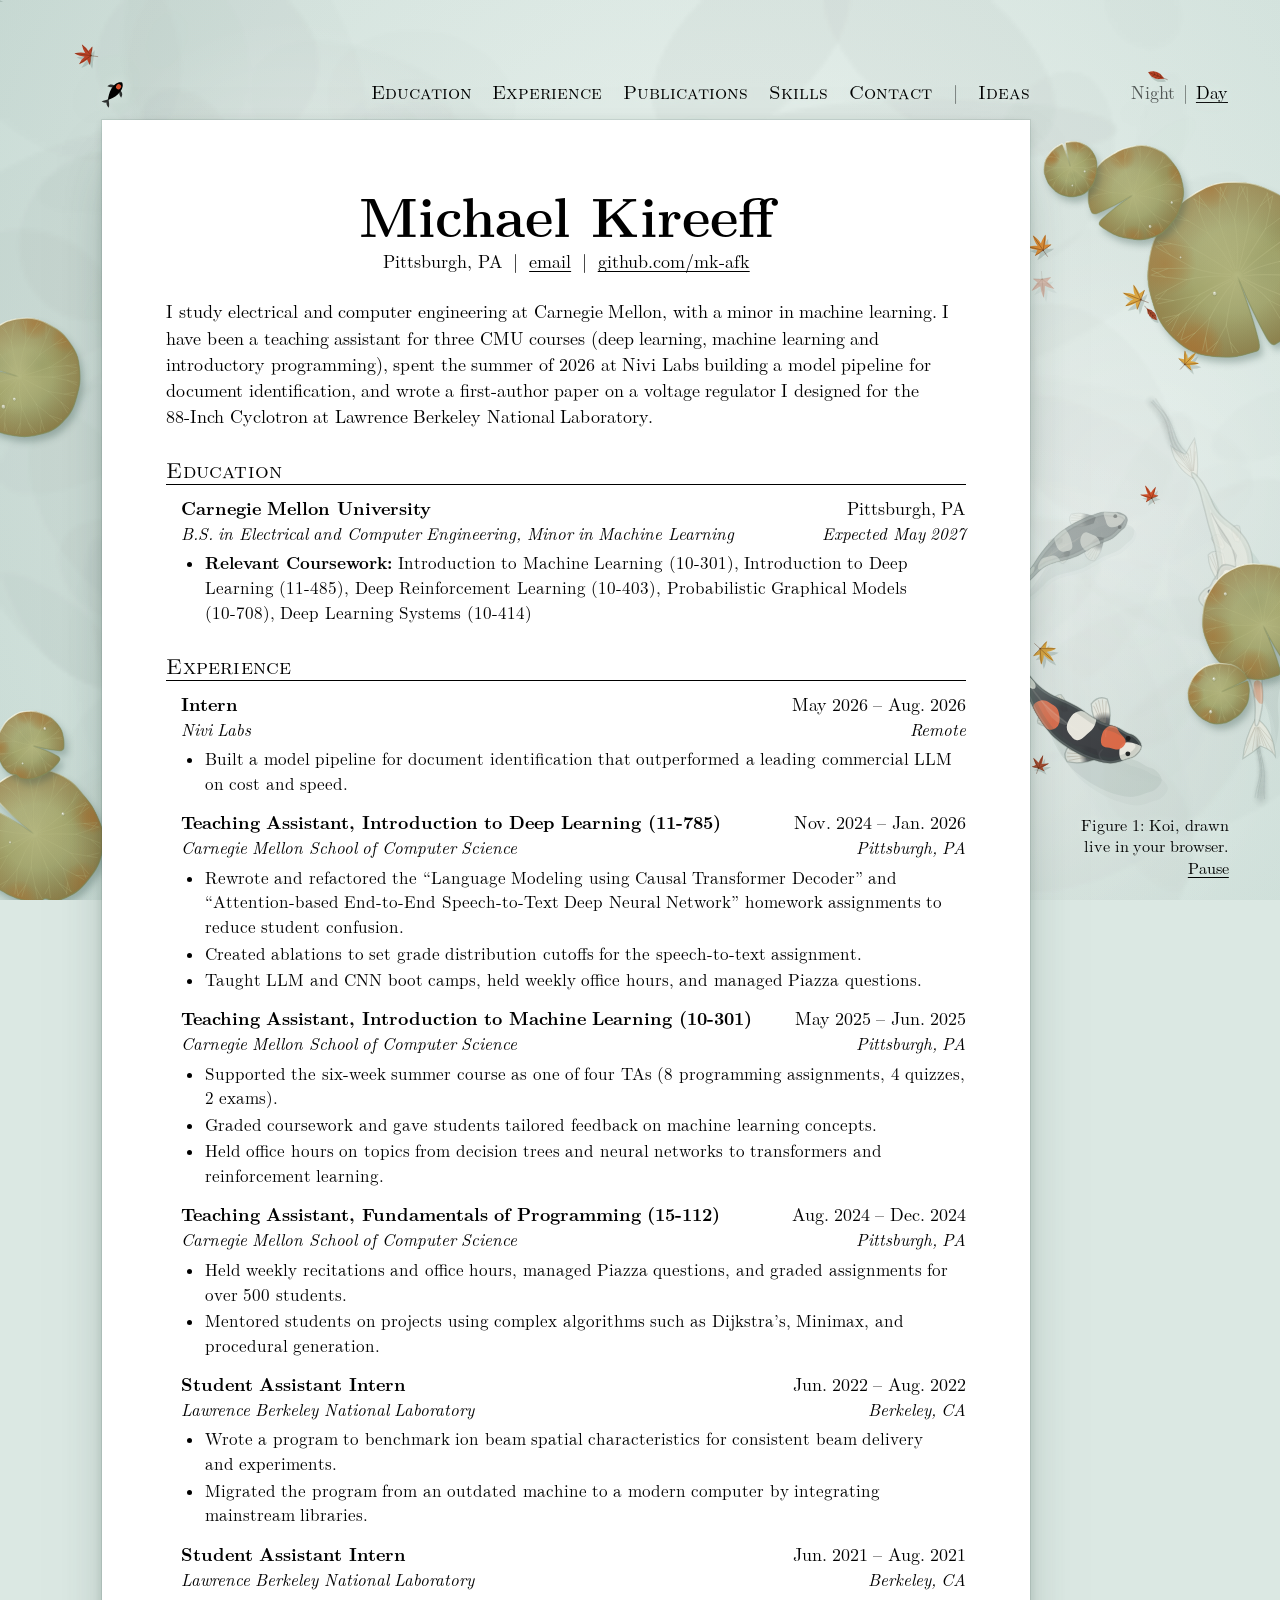
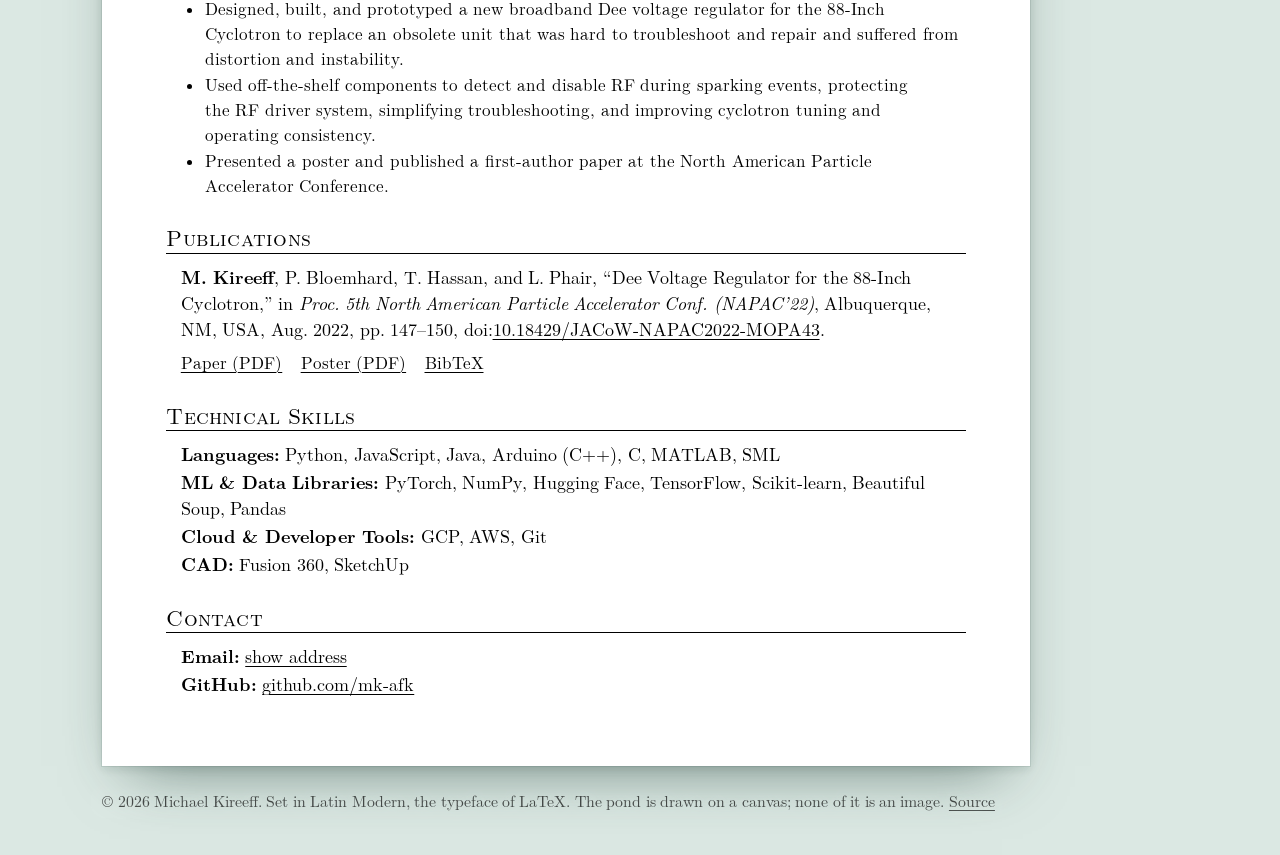
==== commit 2585767b: "Replace website with new koi pond design" ====
--- a/index.html
+++ b/index.html
@@ -124,7 +124,7 @@
       <div class="entry-head">
         <h3 class="e-title">Carnegie Mellon University</h3>
         <p class="e-side">Pittsburgh, PA</p>
-        <p class="e-sub">B.S. in Electrical and Computer Engineering, Minor in Machine Learning (Completed)</p>
+        <p class="e-sub">B.S. in Electrical and Computer Engineering, Minor in Machine Learning</p>
         <p class="e-subside">Expected May 2027</p>
       </div>
       <ul>
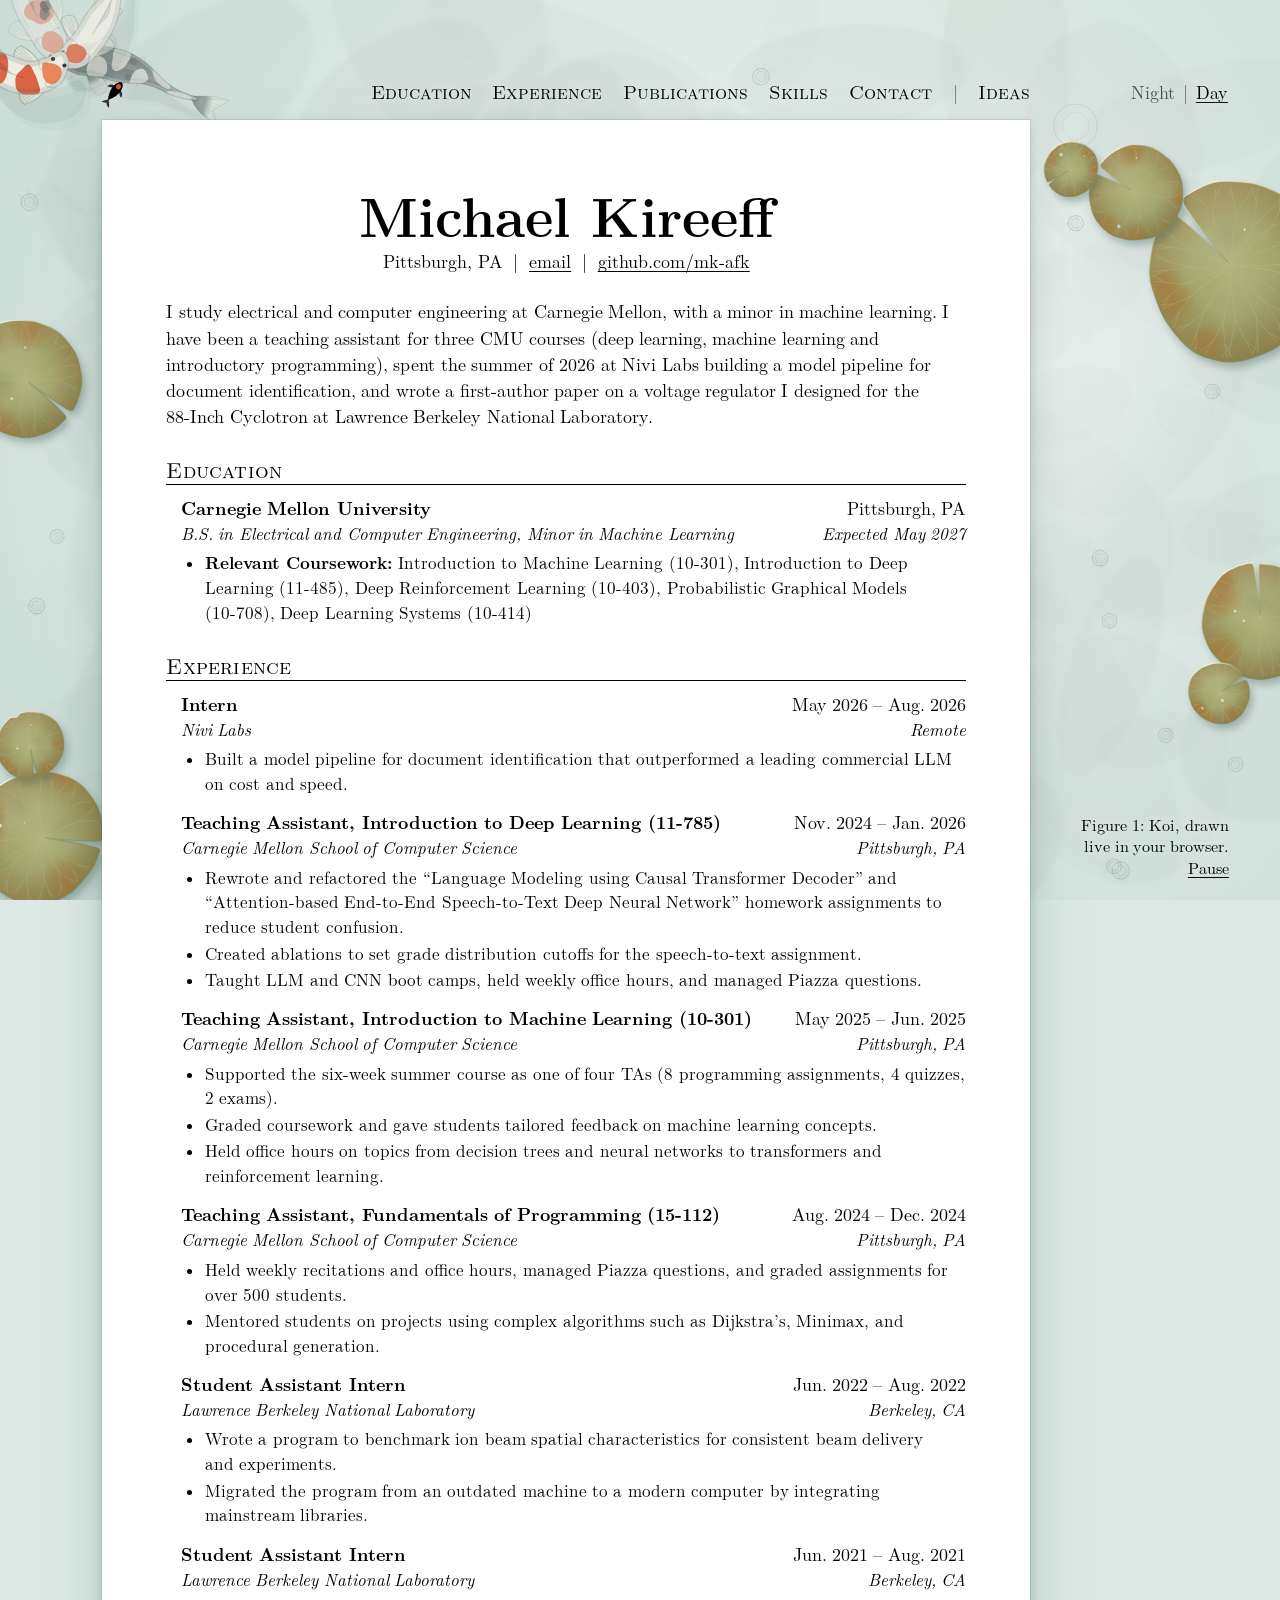
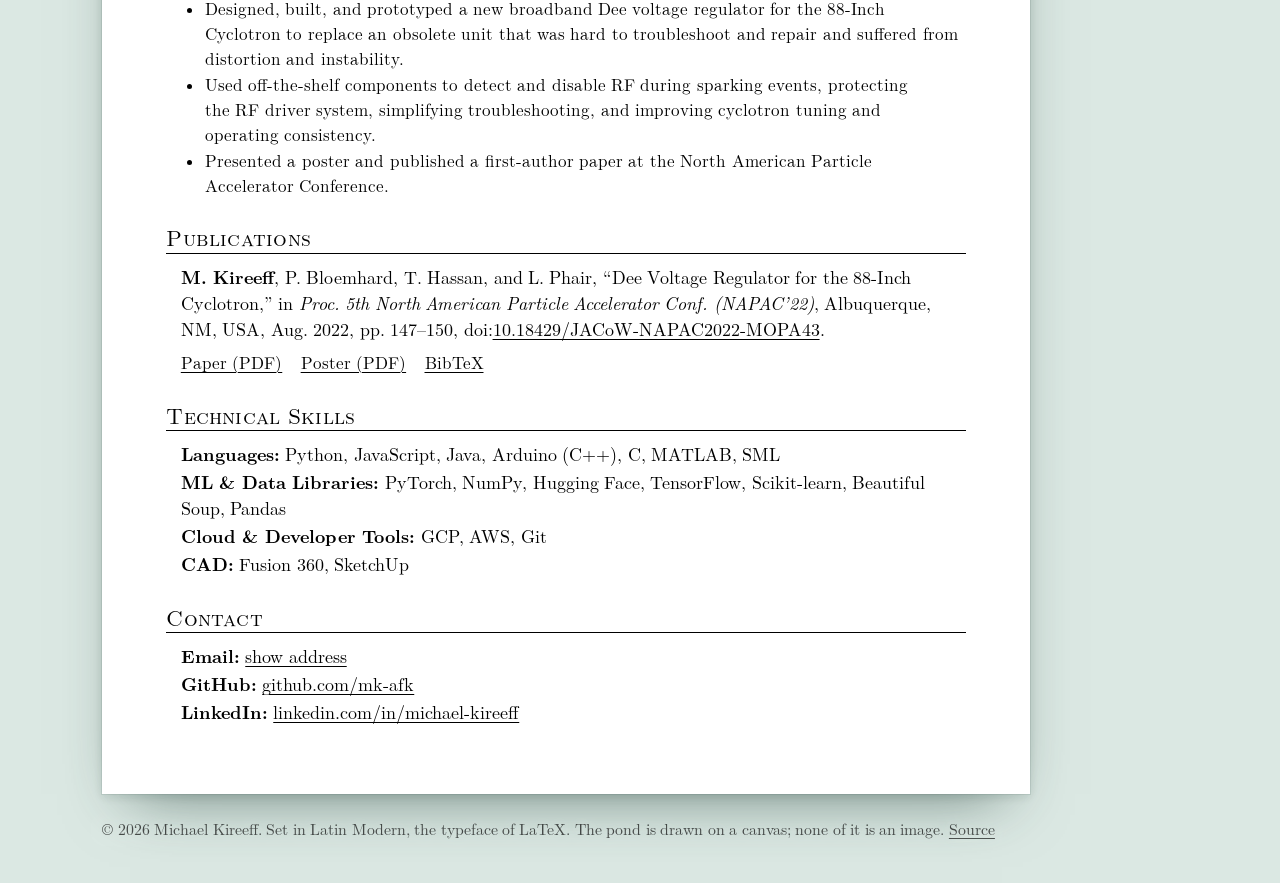
==== commit e2ef265f: "Added LinkedIn" ====
--- a/index.html
+++ b/index.html
@@ -268,6 +268,7 @@
     <div class="facts">
       <p><strong>Email:</strong> <a class="mail" href="#contact" data-u="ffeerikm" data-h="moc.liamg">show address</a><noscript> (hidden from scrapers; it needs JavaScript to appear)</noscript></p>
       <p><strong>GitHub:</strong> <a href="https://github.com/mk-afk" rel="me">github.com/mk-afk</a></p>
+      <p><strong>LinkedIn:</strong> <a class="nb" href="https://www.linkedin.com/in/michael-kireeff" rel="me">linkedin.com/in/michael-kireeff</a></p>
     </div>
   </section>
 
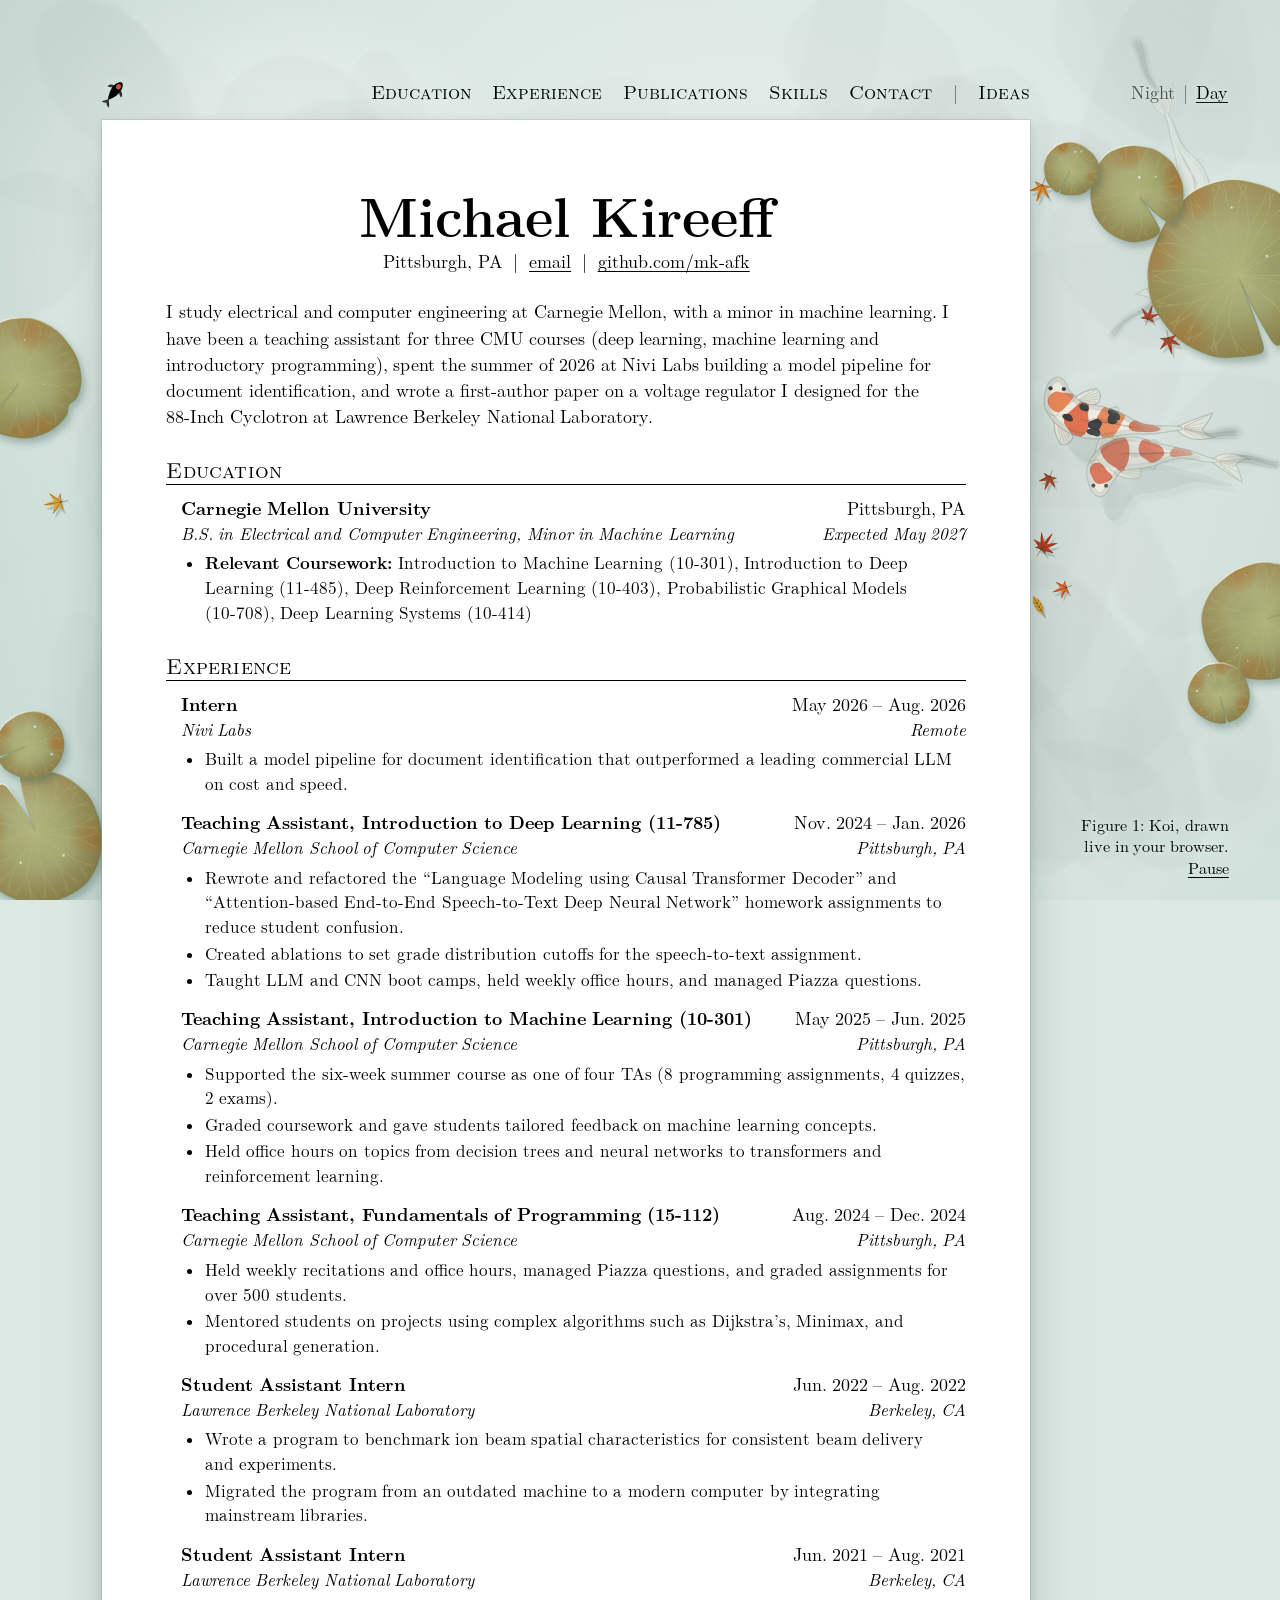
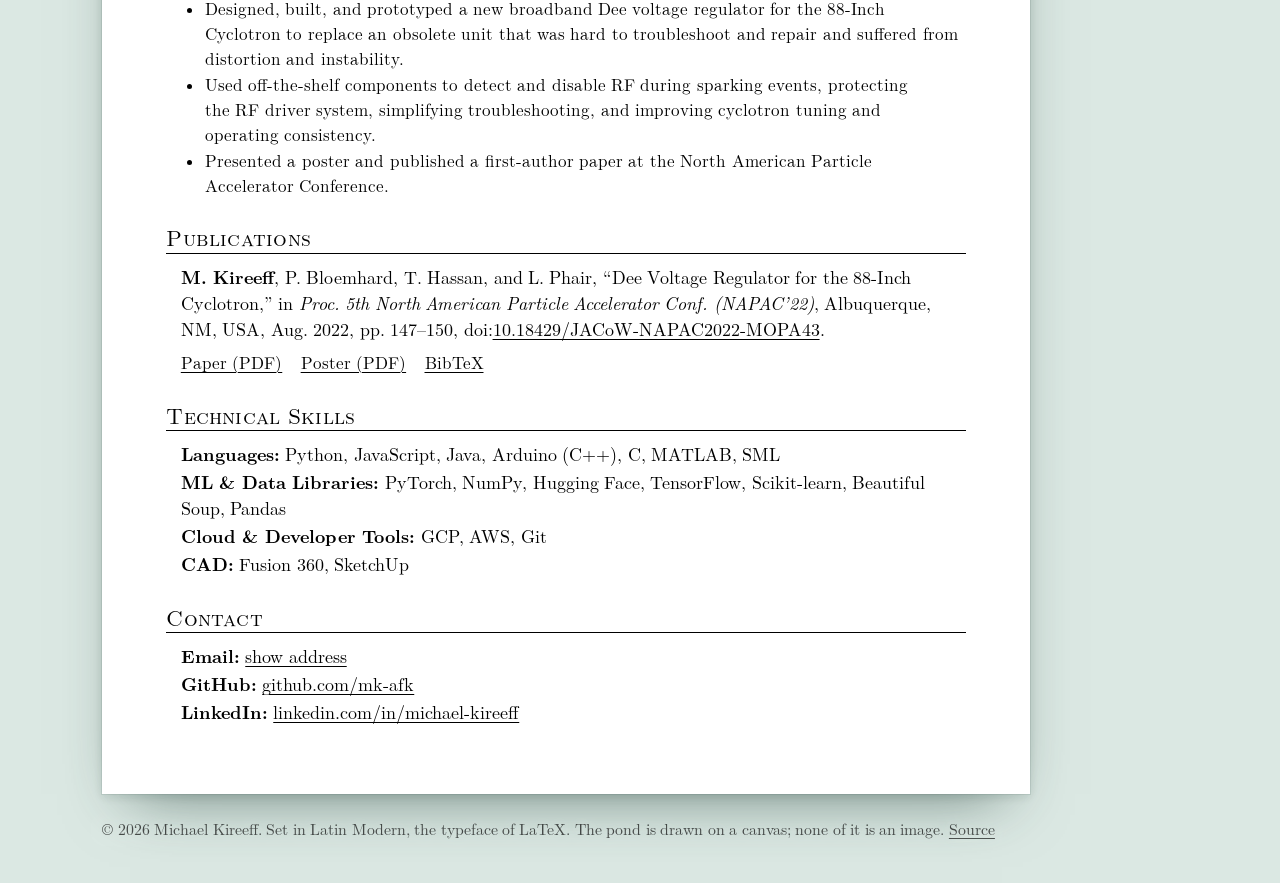
==== commit 31f981a6: "Add visitor log" ====
--- a/index.html
+++ b/index.html
@@ -299,6 +299,7 @@
     signs.forEach(ev => addEventListener(ev, reveal, { capture: true, passive: true }));
   })();
 </script>
+<script src="visits.js"></script>
 <script src="pond.js"></script>
 <script src="water.js"></script>
 <script src="afloat.js"></script>
